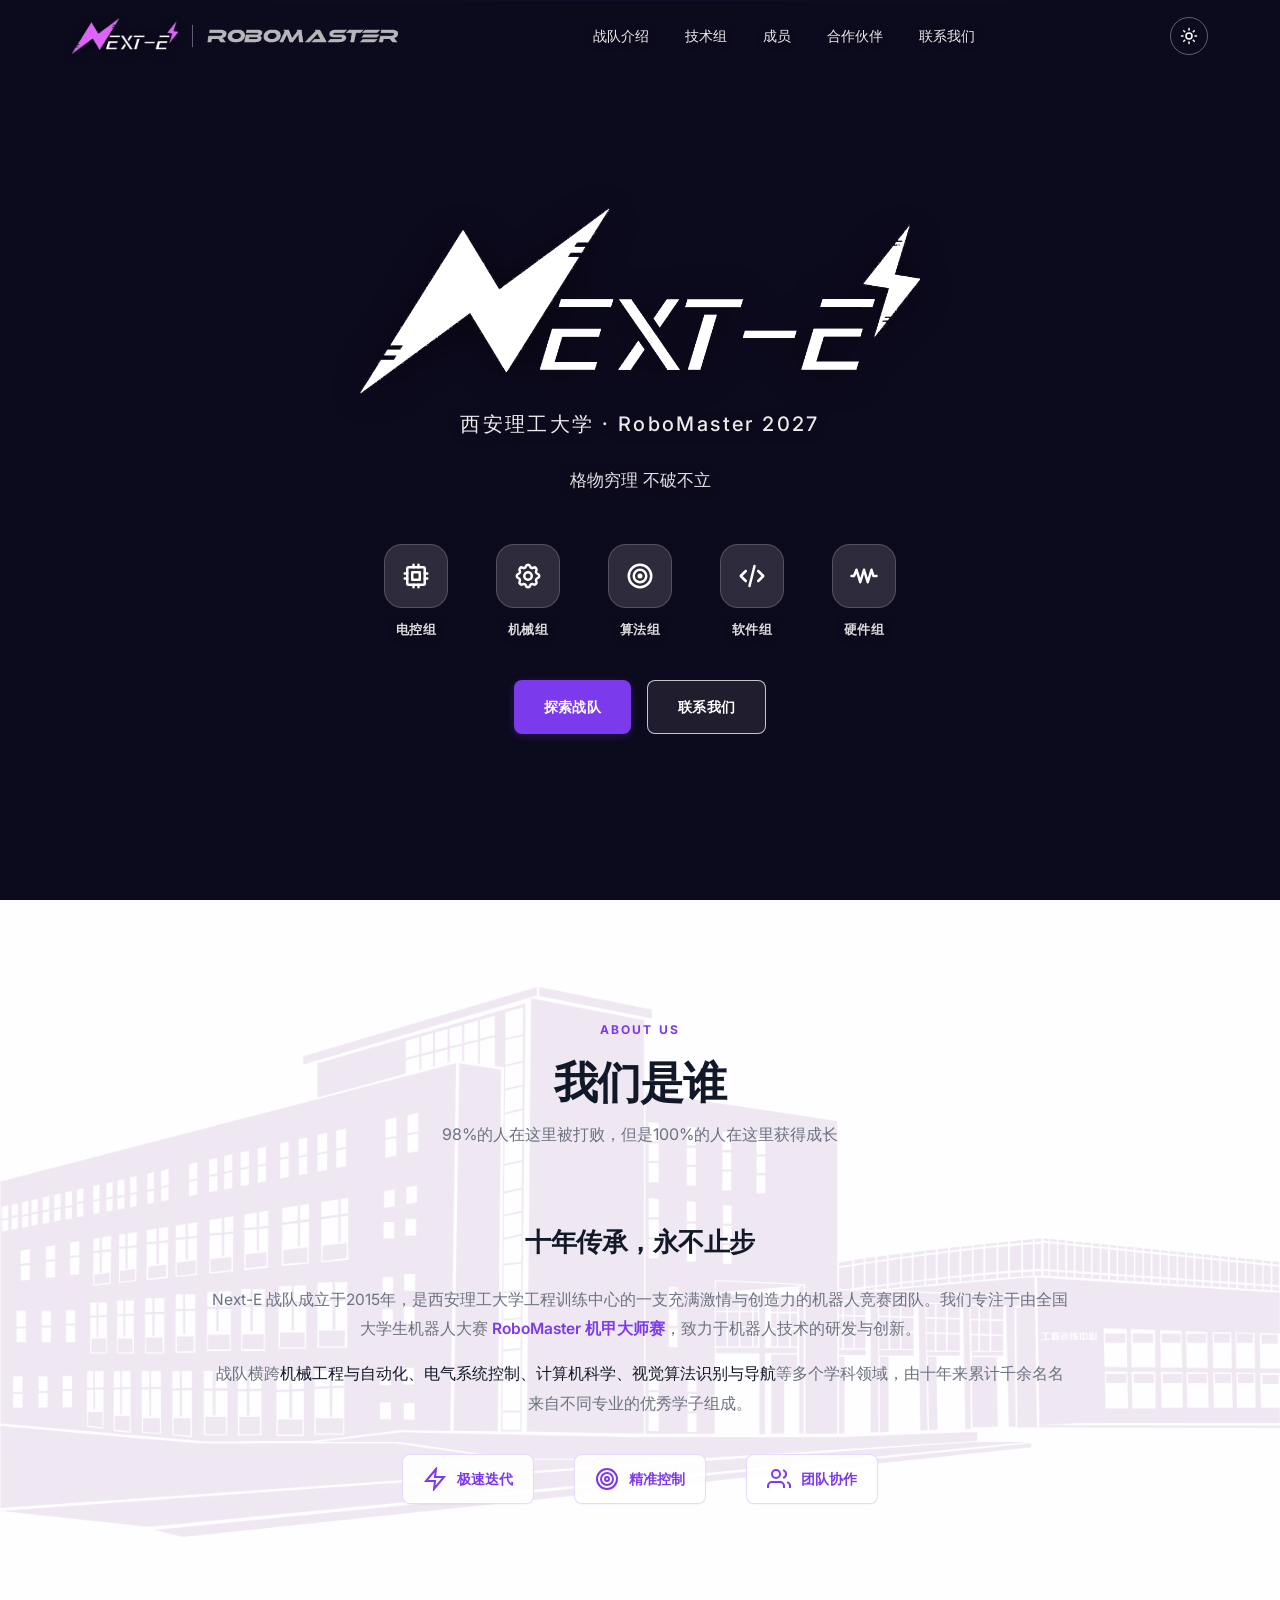
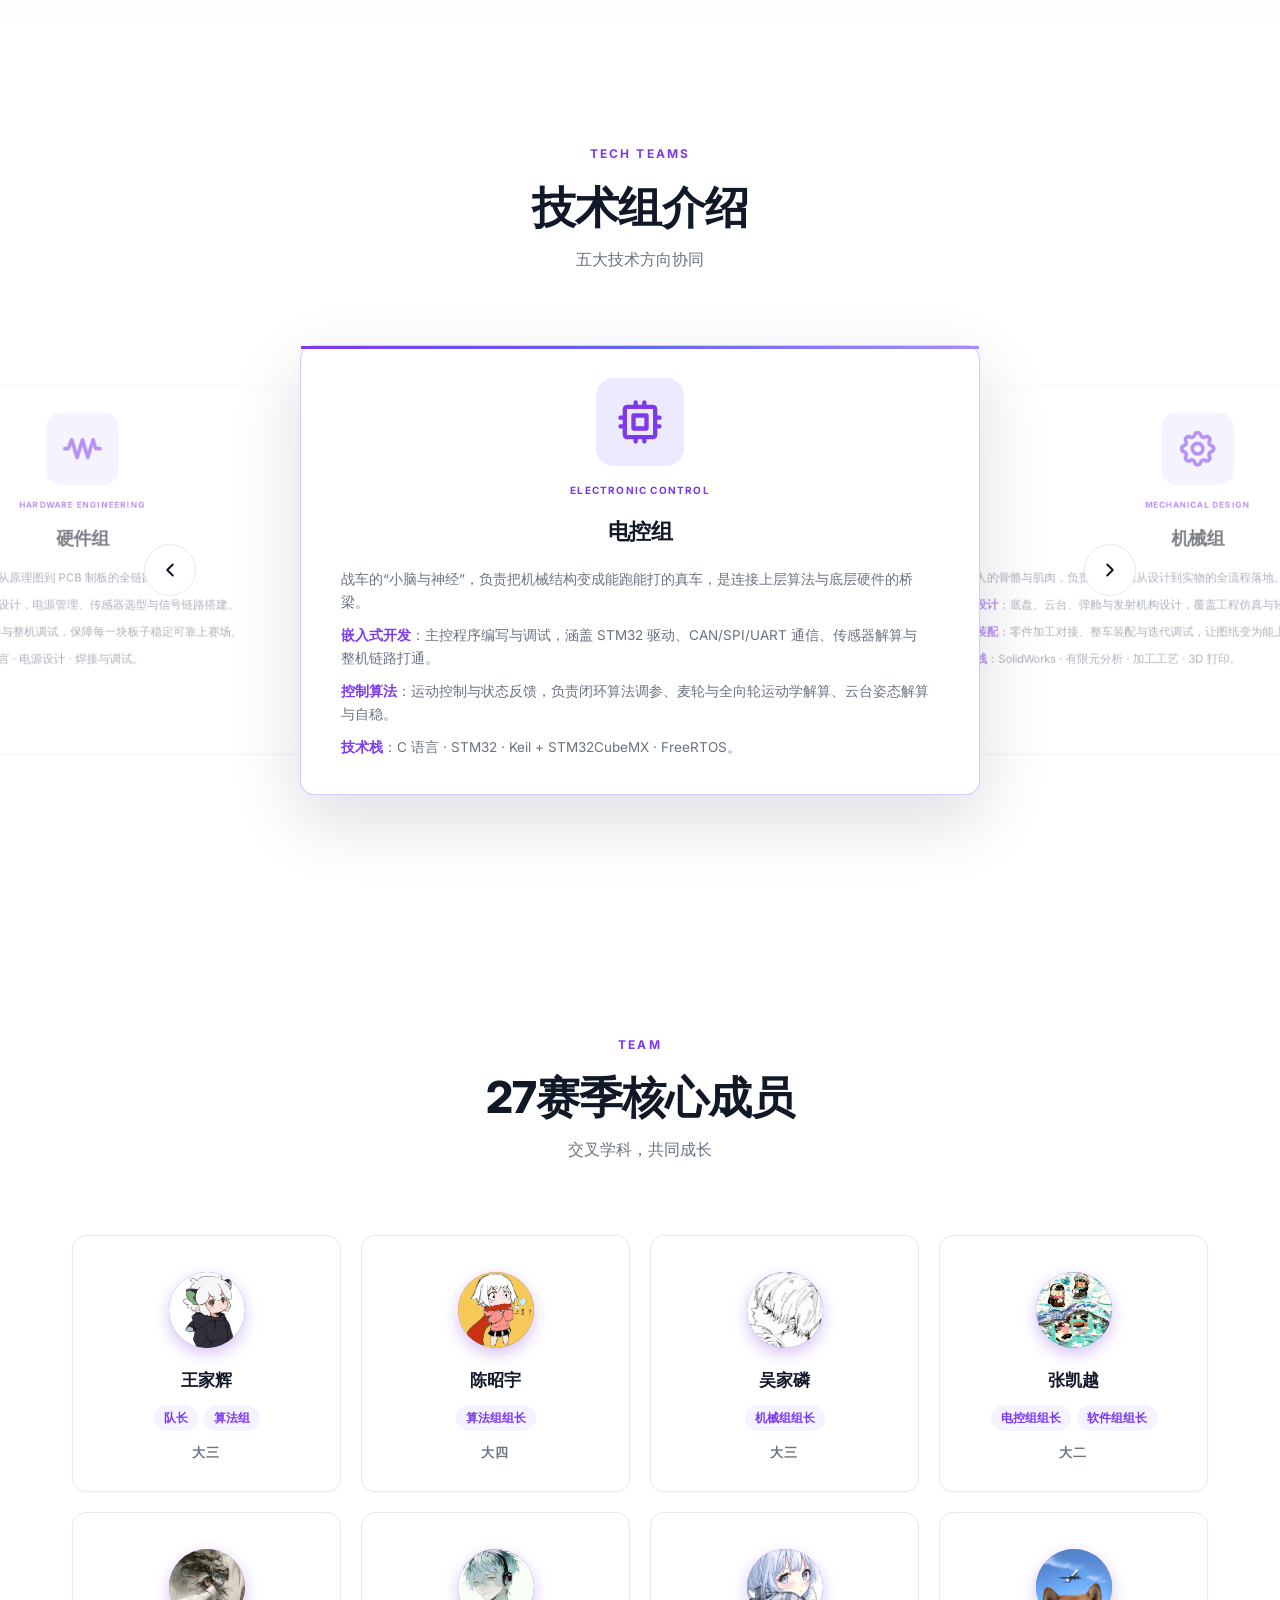
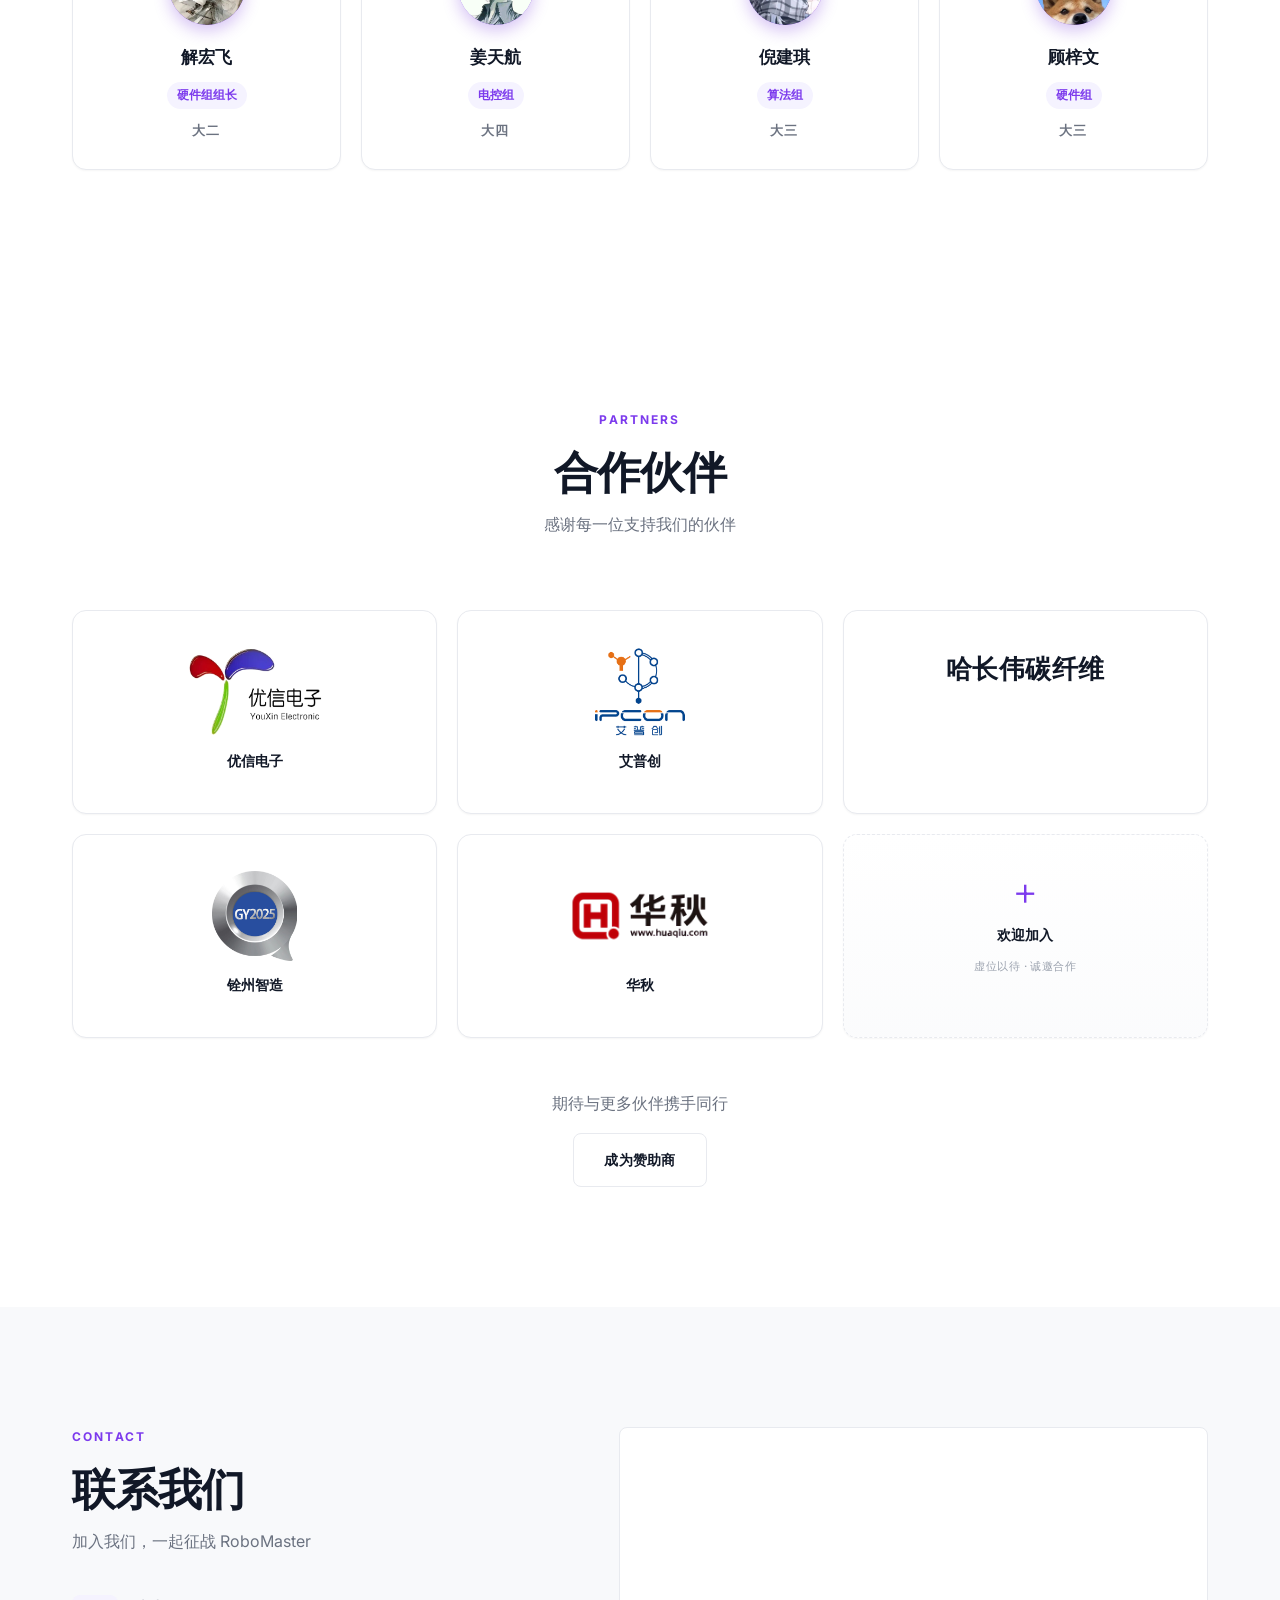
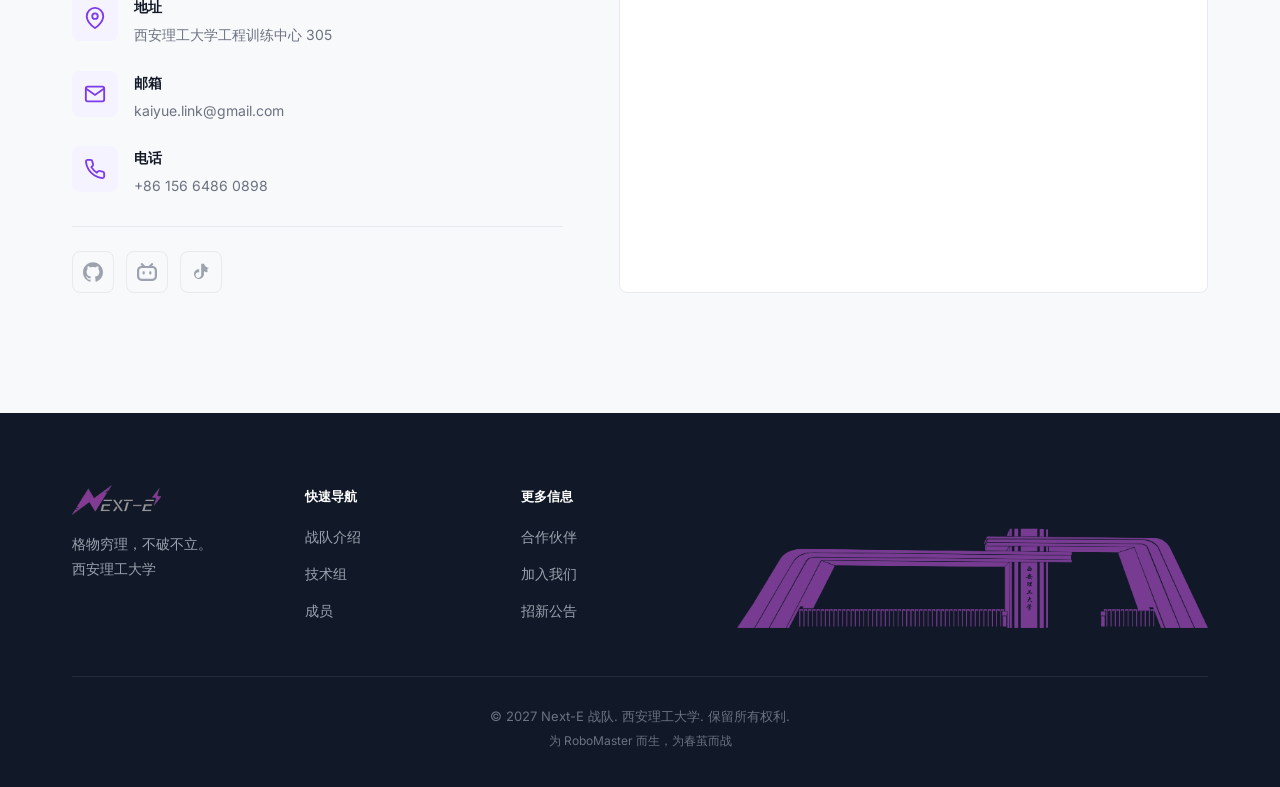
==== Next-E-website/index.html @ 5d8fbafe "整理目录：官网项目移入 Next-E-website/ 子目录" ====
<!DOCTYPE html>
<html lang="zh-CN">
<head>
<meta charset="UTF-8">
<meta name="viewport" content="width=device-width, initial-scale=1.0">
<title>Next-E | 西安理工大学 — RoboMaster 机甲大师</title>
<meta name="description" content="Next-E 战队 — 西安理工大学 RoboMaster 参赛战队。以科技为翼，以创新为矛，征战机甲战场。">
<link rel="stylesheet" href="./style.css">
</head>
<body>

<!-- ==================== 导航栏 ==================== -->
<nav class="nav" id="nav">
  <div class="nav-inner">
    <a href="#hero" class="nav-logo">
      <img class="nav-logo-img" src="./assets/20260811-175311.png" alt="Next-E">
      <span class="nav-logo-sep"></span>
      <img class="rm-logo rm-logo-dark" src="./assets/rm-logo-dark.png" alt="RoboMaster">
      <img class="rm-logo rm-logo-white" src="./assets/rm-logo-white.png" alt="RoboMaster">
    </a>
    <ul class="nav-links">
      <li><a href="#about">战队介绍</a></li>
      <li><a href="#robots">技术组</a></li>
      <li><a href="#members">成员</a></li>
      <li><a href="#sponsors">合作伙伴</a></li>
      <li><a href="#contact">联系我们</a></li>
    </ul>
    <button class="theme-toggle" id="themeToggle" aria-label="切换深浅色模式">
      <svg class="icon-sun" width="18" height="18" viewBox="0 0 24 24" fill="none" stroke="currentColor" stroke-width="2" stroke-linecap="round" stroke-linejoin="round"><circle cx="12" cy="12" r="4"/><path d="M12 2v2m0 16v2M4.93 4.93l1.41 1.41m11.32 11.32 1.41 1.41M2 12h2m16 0h2M4.93 19.07l1.41-1.41M17.66 6.34l1.41-1.41"/></svg>
      <svg class="icon-moon" width="18" height="18" viewBox="0 0 24 24" fill="none" stroke="currentColor" stroke-width="2" stroke-linecap="round" stroke-linejoin="round"><path d="M21 12.79A9 9 0 1 1 11.21 3 7 7 0 0 0 21 12.79z"/></svg>
    </button>
    <button class="nav-toggle" id="navToggle" aria-label="菜单">
      <span></span><span></span><span></span>
    </button>
  </div>
</nav>

<!-- ==================== 主页 ==================== -->
<section class="hero" id="hero">
  <video class="hero-video" autoplay muted loop playsinline preload="auto">
    <source src="./assets/rm-hero.mp4" type="video/mp4">
  </video>
  <div class="hero-overlay"></div>
  <div class="hero-content">
    <h1 class="hero-title">
      <img class="hero-title-logo" src="./assets/20260811-175311-white.png" alt="Next-E 战队徽标">
      <span class="title-sub">西安理工大学 · RoboMaster 2027</span>
    </h1>
    <p class="hero-desc">
      格物穷理 不破不立<br>
      
    </p>
    <svg width="0" height="0" style="position:absolute;overflow:hidden" aria-hidden="true" focusable="false">
      <symbol id="icon-cpu" viewBox="0 0 24 24"><g fill="none" stroke="currentColor" stroke-linecap="round" stroke-linejoin="round" stroke-width="2"><path d="M5 6a1 1 0 0 1 1-1h12a1 1 0 0 1 1 1v12a1 1 0 0 1-1 1H6a1 1 0 0 1-1-1z"/><path d="M9 9h6v6H9zm-6 1h2m-2 4h2m5-11v2m4-2v2m7 5h-2m2 4h-2m-5 7v-2m-4 2v-2"/></g></symbol>
      <symbol id="icon-gear" viewBox="0 0 24 24"><g fill="none" stroke="currentColor" stroke-linecap="round" stroke-linejoin="round" stroke-width="2"><path d="M10.325 4.317c.426-1.756 2.924-1.756 3.35 0a1.724 1.724 0 0 0 2.573 1.066c1.543-.94 3.31.826 2.37 2.37a1.724 1.724 0 0 0 1.065 2.572c1.756.426 1.756 2.924 0 3.35a1.724 1.724 0 0 0-1.066 2.573c.94 1.543-.826 3.31-2.37 2.37a1.724 1.724 0 0 0-2.572 1.065c-.426 1.756-2.924 1.756-3.35 0a1.724 1.724 0 0 0-2.573-1.066c-1.543.94-3.31-.826-2.37-2.37a1.724 1.724 0 0 0-1.065-2.572c-1.756-.426-1.756-2.924 0-3.35a1.724 1.724 0 0 0 1.066-2.573c-.94-1.543.826-3.31 2.37-2.37c1 .608 2.296.07 2.572-1.065"/><path d="M9 12a3 3 0 1 0 6 0a3 3 0 0 0-6 0"/></g></symbol>
      <symbol id="icon-target" viewBox="0 0 24 24"><g fill="none" stroke="currentColor" stroke-linecap="round" stroke-linejoin="round" stroke-width="2"><path d="M11 12a1 1 0 1 0 2 0a1 1 0 1 0-2 0"/><path d="M7 12a5 5 0 1 0 10 0a5 5 0 1 0-10 0"/><path d="M3 12a9 9 0 1 0 18 0a9 9 0 1 0-18 0"/></g></symbol>
      <symbol id="icon-code" viewBox="0 0 24 24"><path fill="none" stroke="currentColor" stroke-linecap="round" stroke-linejoin="round" stroke-width="2" d="m7 8l-4 4l4 4m10-8l4 4l-4 4M14 4l-4 16"/></symbol>
      <symbol id="icon-board" viewBox="0 0 24 24"><path fill="none" stroke="currentColor" stroke-linecap="round" stroke-linejoin="round" stroke-width="2" d="M2 12h2l2-5l3 10l3-10l3 10l3-10l1.5 5H22"/></symbol>
    </svg>
    <div class="hero-groups">
      <div class="hero-group">
        <span class="hero-group-icon"><svg class="hero-group-svg"><use href="#icon-cpu"/></svg></span>
        <span class="hero-group-name">电控组</span>
      </div>
      <div class="hero-group">
        <span class="hero-group-icon"><svg class="hero-group-svg"><use href="#icon-gear"/></svg></span>
        <span class="hero-group-name">机械组</span>
      </div>
      <div class="hero-group">
        <span class="hero-group-icon"><svg class="hero-group-svg"><use href="#icon-target"/></svg></span>
        <span class="hero-group-name">算法组</span>
      </div>
      <div class="hero-group">
        <span class="hero-group-icon"><svg class="hero-group-svg"><use href="#icon-code"/></svg></span>
        <span class="hero-group-name">软件组</span>
      </div>
      <div class="hero-group">
        <span class="hero-group-icon"><svg class="hero-group-svg"><use href="#icon-board"/></svg></span>
        <span class="hero-group-name">硬件组</span>
      </div>
    </div>
    <div class="hero-actions">
      <a href="#about" class="btn btn-primary">探索战队</a>
      <a href="#contact" class="btn btn-outline">联系我们</a>
    </div>
  </div>
</section>

<!-- ==================== 战队介绍 ==================== -->
<section class="section about" id="about">
  <div class="container">
    <div class="section-header">
      <span class="section-label">About Us</span>
      <h2 class="section-title">我们是谁</h2>
      <p class="section-desc">98%的人在这里被打败，但是100%的人在这里获得成长</p>
    </div>
    <div class="about-text">
      <h3>十年传承，永不止步</h3>
      <p>Next-E 战队成立于2015年，是西安理工大学工程训练中心的一支充满激情与创造力的机器人竞赛团队。我们专注于由全国大学生机器人大赛 <strong>RoboMaster 机甲大师赛</strong>，致力于机器人技术的研发与创新。</p>
      <p>战队横跨<em>机械工程与自动化、电气系统控制、计算机科学、视觉算法识别与导航</em>等多个学科领域，由十年来累计千余名名来自不同专业的优秀学子组成。</p>
      <div class="about-values">
        <div class="value-item">
          <div class="value-icon">
            <svg width="24" height="24" viewBox="0 0 24 24" fill="none" stroke="currentColor" stroke-width="2"><polygon points="13,2 3,14 12,14 11,22 21,10 12,10 13,2"/></svg>
          </div>
          <span>极速迭代</span>
        </div>
        <div class="value-item">
          <div class="value-icon">
            <svg width="24" height="24" viewBox="0 0 24 24" fill="none" stroke="currentColor" stroke-width="2"><circle cx="12" cy="12" r="10"/><circle cx="12" cy="12" r="6"/><circle cx="12" cy="12" r="2"/></svg>
          </div>
          <span>精准控制</span>
        </div>
        <div class="value-item">
          <div class="value-icon">
            <svg width="24" height="24" viewBox="0 0 24 24" fill="none" stroke="currentColor" stroke-width="2"><path d="M17 21v-2a4 4 0 0 0-4-4H5a4 4 0 0 0-4 4v2"/><circle cx="9" cy="7" r="4"/><path d="M23 21v-2a4 4 0 0 0-3-3.87M16 3.13a4 4 0 0 1 0 7.75"/></svg>
          </div>
          <span>团队协作</span>
        </div>
      </div>
    </div>
  </div>
</section>

<!-- ==================== 技术组展示 ==================== -->
<section class="section robots" id="robots">
  <div class="container">
    <div class="section-header">
      <span class="section-label">Tech Teams</span>
      <h2 class="section-title">技术组介绍</h2>
      <p class="section-desc">五大技术方向协同</p>
    </div>
        <div class="tech-carousel" id="techCarousel">
      <button class="carousel-arrow carousel-prev" id="techPrev" aria-label="上一个组别">
        <svg width="22" height="22" viewBox="0 0 24 24" fill="none" stroke="currentColor" stroke-width="2.2" stroke-linecap="round" stroke-linejoin="round"><path d="m15 18-6-6 6-6"/></svg>
      </button>
      <div class="carousel-stage" id="techStage">
<!-- 电控组 -->
      <div class="tech-card">
        <div class="tech-icon">
          <svg class="tech-icon-svg"><use href="#icon-cpu"/></svg>
        </div>
        <div class="tech-info">
          <span class="tech-tag">Electronic Control</span>
          <h3 class="tech-name">电控组</h3>
          <div class="tech-desc">
            <p>战车的“小脑与神经”，负责把机械结构变成能跑能打的真车，是连接上层算法与底层硬件的桥梁。</p>
            <p><strong>嵌入式开发</strong>：主控程序编写与调试，涵盖 STM32 驱动、CAN/SPI/UART 通信、传感器解算与整机链路打通。</p>
            <p><strong>控制算法</strong>：运动控制与状态反馈，负责闭环算法调参、麦轮与全向轮运动学解算、云台姿态解算与自稳。</p>
            <p><strong>技术栈</strong>：C 语言 · STM32 · Keil + STM32CubeMX · FreeRTOS。</p>
          </div>
        </div>
      </div>
<!-- 机械组 -->
      <div class="tech-card">
        <div class="tech-icon">
          <svg class="tech-icon-svg"><use href="#icon-gear"/></svg>
        </div>
        <div class="tech-info">
          <span class="tech-tag">Mechanical Design</span>
          <h3 class="tech-name">机械组</h3>
          <div class="tech-desc">
            <p>机器人的骨骼与肌肉，负责整车结构从设计到实物的全流程落地。</p>
            <p><strong>结构设计</strong>：底盘、云台、弹舱与发射机构设计，覆盖工程仿真与轻量化。</p>
            <p><strong>加工装配</strong>：零件加工对接、整车装配与迭代调试，让图纸变为能上赛场的真车。</p>
            <p><strong>技术栈</strong>：SolidWorks · 有限元分析 · 加工工艺 · 3D 打印。</p>
          </div>
        </div>
      </div>
<!-- 算法组 -->
      <div class="tech-card">
        <div class="tech-icon">
          <svg class="tech-icon-svg"><use href="#icon-target"/></svg>
        </div>
        <div class="tech-info">
          <span class="tech-tag">Algorithm & AI</span>
          <h3 class="tech-name">算法组</h3>
          <div class="tech-desc">
            <p>机器人的大脑，负责视觉感知与决策算法，用模型与数据赋予机器人战场智慧。</p>
            <p><strong>视觉感知</strong>：自瞄识别、能量机关与目标跟踪算法研究，让机器人“看得见”。</p>
            <p><strong>决策控制</strong>：弹道解算与预测、路径规划与自主决策，让机器人“想得清、打得准”。</p>
            <p><strong>技术栈</strong>：Python · C++ · OpenCV · 深度学习 · Linux · ROS。</p>
          </div>
        </div>
      </div>
<!-- 软件组 -->
      <div class="tech-card">
        <div class="tech-icon">
          <svg class="tech-icon-svg"><use href="#icon-code"/></svg>
        </div>
        <div class="tech-info">
          <span class="tech-tag">Software Engineering</span>
          <h3 class="tech-name">软件组</h3>
          <div class="tech-desc">
            <p>战队的“技术核心”之一，分软件开发与软件宣运两方向，兼顾产品研发与品牌建设。</p>
            <p><strong>软件开发</strong>：RM 模拟器、自定义比赛客户端、战术分析与可视化工具、战队信息化系统。</p>
            <p><strong>软件宣运</strong>：官网前后端开发运维、技术内容产出、公众号/B 站运营、赞助商对接。</p>
            <p><strong>技术栈</strong>：Unity · C# · TS · React · Vue · Node.js · Python；官网：HTML · CSS · JS。</p>
          </div>
        </div>
      </div>
<!-- 硬件组 -->
      <div class="tech-card">
        <div class="tech-icon">
          <svg class="tech-icon-svg"><use href="#icon-board"/></svg>
        </div>
        <div class="tech-info">
          <span class="tech-tag">Hardware Engineering</span>
          <h3 class="tech-name">硬件组</h3>
          <div class="tech-desc">
            <p>机器人的能量与电路基石，负责从原理图到 PCB 制板的全链路自研。</p>
            <p><strong>电路设计</strong>：主控板与功率驱动板设计，电源管理、传感器选型与信号链路搭建。</p>
            <p><strong>板级调试</strong>：PCB 绘制、打样焊接与整机调试，保障每一块板子稳定可靠上赛场。</p>
            <p><strong>技术栈</strong>：Altium Designer · C 语言 · 电源设计 · 焊接与调试。</p>
          </div>
        </div>
      </div>
      </div>
      <button class="carousel-arrow carousel-next" id="techNext" aria-label="下一个组别">
        <svg width="22" height="22" viewBox="0 0 24 24" fill="none" stroke="currentColor" stroke-width="2.2" stroke-linecap="round" stroke-linejoin="round"><path d="m9 18 6-6-6-6"/></svg>
      </button>
    </div>
  </div>
</section>

<!-- ==================== 核心成员 ==================== -->
<section class="section members" id="members">
  <div class="container">
    <div class="section-header">
      <span class="section-label">Team</span>
      <h2 class="section-title">27赛季核心成员</h2>
      <p class="section-desc">交叉学科，共同成长</p>
    </div>
    <div class="members-grid">
      <!-- ════════════════ 成员信息修改区（改这里）════════════════
           每张卡片可改字段：
             · <h4 class="member-name">  姓名
             · member-role 徽章         职务 / 组别（可加可删，最多建议 2 个）
             · member-grade             年级（不写则卡片不显示）
             · member-desc              一句话介绍（不写则卡片不显示）
             · member-avatar 内 <img>   头像照片（放 assets/members/ 下）
           ═════════════════════════════════════════════════════ -->
      <!-- 成员 1 -->
      <div class="member-card">
        <div class="member-avatar"><img src="./assets/members/wjh.jpg" alt="王家辉"></div>
        <div class="member-info">
          <h4 class="member-name">王家辉</h4>
          <div class="member-roles">
            <span class="member-role">队长</span>
            <span class="member-role">算法组</span>
          </div>
          <p class="member-grade">大三</p>
        </div>
      </div>

      <div class="member-card">
        <div class="member-avatar"><img src="./assets/members/czy.jpg" alt="陈昭宇"></div>
        <div class="member-info">
          <h4 class="member-name">陈昭宇</h4>
          <div class="member-roles">
            <span class="member-role">算法组组长</span>
          </div>
          <p class="member-grade">大四</p>
        </div>
      </div>
      <!-- 成员 2 -->
      <div class="member-card">
        <div class="member-avatar"><img src="./assets/members/wjl.jpg" alt="吴家磷"></div>
        <div class="member-info">
          <h4 class="member-name">吴家磷</h4>
          <div class="member-roles">
            <span class="member-role">机械组组长</span>
          </div>
          <p class="member-grade">大三</p>
        </div>
      </div>
      <!-- 成员 3 -->
      <div class="member-card">
        <div class="member-avatar"><img src="./assets/members/zky.jpg" alt="张凯越"></div>
        <div class="member-info">
          <h4 class="member-name">张凯越</h4>
          <div class="member-roles">
            <span class="member-role">电控组组长</span>
            <span class="member-role">软件组组长</span>
          </div>
          <p class="member-grade">大二</p>
        </div>
      </div>
      <!-- 成员 4 -->
      <div class="member-card">
        <div class="member-avatar"><img src="./assets/members/xhf.jpg" alt="解宏飞"></div>
        <div class="member-info">
          <h4 class="member-name">解宏飞</h4>
          <div class="member-roles">
            <span class="member-role">硬件组组长</span>
          </div>
          <p class="member-grade">大二</p>
        </div>
      </div>
      <!-- 成员 5 -->
      <div class="member-card">
        <div class="member-avatar"><img src="./assets/members/jth.jpg" alt="姜天航"></div>
        <div class="member-info">
          <h4 class="member-name">姜天航</h4>
          <div class="member-roles">
            <span class="member-role">电控组</span>
          </div>
          <p class="member-grade">大四</p>
        </div>
      </div>
      <!-- 成员 6 -->
      <div class="member-card">
        <div class="member-avatar"><img src="./assets/members/njq.jpg" alt="倪建琪"></div>
        <div class="member-info">
          <h4 class="member-name">倪建琪</h4>
          <div class="member-roles">
            <span class="member-role">算法组</span>
          </div>
          <p class="member-grade">大三</p>
        </div>
      </div>
      
      <!-- 成员 8 -->
      <div class="member-card">
        <div class="member-avatar"><img src="./assets/members/gzw.jpg" alt="顾梓文"></div>
        <div class="member-info">
          <h4 class="member-name">顾梓文</h4>
          <div class="member-roles">
            <span class="member-role">硬件组</span>
          </div>
          <p class="member-grade">大三</p>
        </div>
      </div>
    </div>
  </div>
</section>

<!-- ==================== 合作伙伴 ==================== -->
<section class="section sponsors" id="sponsors">
  <div class="container">
    <div class="section-header">
      <span class="section-label">Partners</span>
      <h2 class="section-title">合作伙伴</h2>
      <p class="section-desc">感谢每一位支持我们的伙伴</p>
    </div>
    <div class="sponsors-grid">
      <a class="sponsor-item sponsor-link" href="https://www.yourcee.com/" target="_blank" rel="noopener noreferrer">
        <div class="sponsor-logo">
          <img src="./assets/sponsors/youxin.png" alt="优信电子">
        </div>
        <span class="sponsor-name">优信电子</span>
      </a>
      <a class="sponsor-item sponsor-link" href="https://ipcon.tmall.com/" target="_blank" rel="noopener noreferrer">
        <div class="sponsor-logo">
          <img src="./assets/sponsors/aipuchuang.png" alt="艾普创">
        </div>
        <span class="sponsor-name">艾普创</span>
      </a>
      <a class="sponsor-item sponsor-link" href="https://world.taobao.com/dianpu/112249719.htm" target="_blank" rel="noopener noreferrer">
        <div class="sponsor-logo sponsor-logo-text">
          <span>哈长伟碳纤维</span>
        </div>
      </a>
      <a class="sponsor-item sponsor-link" href="https://www.gy2025.com/" target="_blank" rel="noopener noreferrer">
        <div class="sponsor-logo">
          <img src="./assets/sponsors/quanzhou.png" alt="铨州智造">
        </div>
        <span class="sponsor-name">铨州智造</span>
      </a>
      <a class="sponsor-item sponsor-link" href="https://www.huaqiu.com/" target="_blank" rel="noopener noreferrer">
        <div class="sponsor-logo">
          <img src="./assets/sponsors/huaqiu.png" alt="华秋">
        </div>
        <span class="sponsor-name">华秋</span>
      </a>
      <div class="sponsor-item sponsor-join">
        <div class="sponsor-logo sponsor-join-icon">
          <span>+</span>
        </div>
        <span class="sponsor-name">欢迎加入</span>
        <span class="sponsor-tier">虚位以待 · 诚邀合作</span>
      </div>
    </div>
    <div class="sponsors-cta">
      <p>期待与更多伙伴携手同行</p>
      <a href="#contact" class="btn btn-outline">成为赞助商</a>
    </div>
  </div>
</section>

<!-- ==================== 联系我们 ==================== -->
<section class="section contact" id="contact">
  <div class="container">
    <div class="contact-grid">
      <div class="contact-left">
        <div class="section-header">
          <span class="section-label">Contact</span>
          <h2 class="section-title">联系我们</h2>
          <p class="section-desc">加入我们，一起征战 RoboMaster</p>
        </div>
        <div class="contact-info">
        <div class="contact-item">
          <div class="contact-icon">
            <svg width="22" height="22" viewBox="0 0 24 24" fill="none" stroke="currentColor" stroke-width="2"><path d="M21 10c0 7-9 13-9 13s-9-6-9-13a9 9 0 0 1 18 0z"/><circle cx="12" cy="10" r="3"/></svg>
          </div>
          <div><h4>地址</h4><p>西安理工大学工程训练中心 305</p></div>
        </div>
        <div class="contact-item">
          <div class="contact-icon">
            <svg width="22" height="22" viewBox="0 0 24 24" fill="none" stroke="currentColor" stroke-width="2"><path d="M4 4h16c1.1 0 2 .9 2 2v12c0 1.1-.9 2-2 2H4c-1.1 0-2-.9-2-2V6c0-1.1.9-2 2-2z"/><polyline points="22,6 12,13 2,6"/></svg>
          </div>
          <div><h4>邮箱</h4><p>kaiyue.link@gmail.com</p></div>
        </div>
        <div class="contact-item">
          <div class="contact-icon">
            <svg width="22" height="22" viewBox="0 0 24 24" fill="none" stroke="currentColor" stroke-width="2"><path d="M22 16.92v3a2 2 0 0 1-2.18 2 19.79 19.79 0 0 1-8.63-3.07 19.5 19.5 0 0 1-6-6 19.79 19.79 0 0 1-3.07-8.67A2 2 0 0 1 4.11 2h3a2 2 0 0 1 2 1.72 12.84 12.84 0 0 0 .7 2.81 2 2 0 0 1-.45 2.11L8.09 9.91a16 16 0 0 0 6 6l1.27-1.27a2 2 0 0 1 2.11-.45 12.84 12.84 0 0 0 2.81.7A2 2 0 0 1 22 16.92z"/></svg>
          </div>
          <div><h4>电话</h4><p>+86 156 6486 0898</p></div>
        </div>
        <div class="contact-social">
          <a href="https://github.com/NEXT-E-control" target="_blank" rel="noopener" class="social-link" aria-label="GitHub">
            <svg width="20" height="20" viewBox="0 0 24 24" fill="currentColor"><path d="M12 .297c-6.63 0-12 5.373-12 12 0 5.303 3.438 9.8 8.205 11.385.6.113.82-.258.82-.577 0-.285-.01-1.04-.015-2.04-3.338.724-4.042-1.61-4.042-1.61C4.422 18.07 3.633 17.7 3.633 17.7c-1.087-.744.084-.729.084-.729 1.205.084 1.838 1.236 1.838 1.236 1.07 1.835 2.809 1.305 3.495.998.108-.776.417-1.305.76-1.605-2.665-.3-5.466-1.332-5.466-5.93 0-1.31.465-2.38 1.235-3.22-.135-.303-.54-1.523.105-3.176 0 0 1.005-.322 3.3 1.23.96-.267 1.98-.399 3-.405 1.02.006 2.04.138 3 .405 2.28-1.552 3.285-1.23 3.285-1.23.645 1.653.24 2.873.12 3.176.765.84 1.23 1.91 1.23 3.22 0 4.61-2.805 5.625-5.475 5.92.42.36.81 1.096.81 2.22 0 1.606-.015 2.896-.015 3.286 0 .315.21.69.825.57C20.565 22.092 24 17.592 24 12.297c0-6.627-5.373-12-12-12"/></svg>
          </a>
          <a href="https://space.bilibili.com/1289802205" target="_blank" rel="noopener" class="social-link" aria-label="B站">
            <svg width="20" height="20" viewBox="0 0 24 24" fill="currentColor"><path d="M17.813 4.653h.854c1.51.054 2.769.578 3.773 1.574 1.004.995 1.524 2.249 1.56 3.76v7.36c-.036 1.51-.556 2.769-1.56 3.773s-2.262 1.524-3.773 1.56H5.333c-1.51-.036-2.769-.556-3.773-1.56S.036 18.858 0 17.347v-7.36c.036-1.511.556-2.765 1.56-3.76 1.004-.996 2.262-1.52 3.773-1.574h.774l-1.174-1.12a1.234 1.234 0 0 1-.373-.906c0-.356.124-.658.373-.907l.027-.027c.267-.249.573-.373.92-.373.347 0 .653.124.92.373L9.653 4.44c.071.071.134.142.187.213h4.267a.836.836 0 0 1 .16-.213l2.853-2.747c.267-.249.573-.373.92-.373.347 0 .662.151.929.4.267.249.391.551.391.907 0 .355-.124.657-.373.906zM5.333 7.24c-.746.018-1.373.276-1.88.773-.506.498-.769 1.13-.786 1.894v7.52c.017.764.28 1.395.786 1.893.507.498 1.134.756 1.88.773h13.334c.746-.017 1.373-.275 1.88-.773.506-.498.769-1.129.786-1.893v-7.52c-.017-.765-.28-1.396-.786-1.894-.507-.497-1.134-.755-1.88-.773zM8 11.107c.373 0 .684.124.933.373.25.249.383.569.4.96v1.173c-.017.391-.15.711-.4.96-.249.25-.56.374-.933.374s-.684-.125-.933-.374c-.25-.249-.383-.569-.4-.96V12.44c0-.373.129-.689.386-.947.258-.257.574-.386.947-.386zm8 0c.373 0 .684.124.933.373.25.249.383.569.4.96v1.173c-.017.391-.15.711-.4.96-.249.25-.56.374-.933.374s-.684-.125-.933-.374c-.25-.249-.383-.569-.4-.96V12.44c.017-.391.15-.711.4-.96.249-.249.56-.373.933-.373Z"/></svg>
          </a>
          <a href="https://www.douyin.com/user/MS4wLjABAAAAjEdM2od1IqYN_DrYPdi_J0USBAQekgmTF9zp-4alxg6qBNswB3uCfQB7sv-W_6x8?from_tab_name=main&amp;showSubTab=video&amp;showTab=post" target="_blank" rel="noopener" class="social-link" aria-label="抖音">
            <svg width="20" height="20" viewBox="0 0 24 24" fill="currentColor"><path d="M21.58 7.19c-1.44-.15-2.75-.72-3.79-1.65-.98-.9-1.67-2.08-1.98-3.54h-3.58v13.65c0 1.9-1.54 3.44-3.44 3.44S5.35 17.55 5.35 15.65s1.54-3.44 3.44-3.44c.36 0 .7.06 1.02.16V8.66c-3.48-.35-6.24 2.39-6.24 5.86 0 3.3 2.68 5.98 5.98 5.98s5.98-2.68 5.98-5.98V11.1c1.24.79 2.68 1.26 4.22 1.3V8.83c-.4-.02-.8-.03-1.15-.03z"/></svg>
          </a>
        </div>
      </div>
      </div>
      <div class="survey-wrap">
        <iframe class="survey-iframe" src="https://v.wjx.cn/vm/tOXaHMb.aspx?width=100%&amp;source=iframe"
          frameborder="0" marginheight="0" marginwidth="0" scrolling="auto"
          title="Next-E 招新报名问卷"></iframe>
      </div>
    </div>
  </div>
</section>

<!-- ==================== 页脚 ==================== -->
<footer class="footer">
  <div class="container">
    <div class="footer-grid">
      <div class="footer-brand">
        <a href="#hero" class="footer-logo">
          <img class="footer-logo-img" src="./assets/20260811-175311.png" alt="Next-E">
          
        </a>
        <p>格物穷理，不破不立。<br>西安理工大学</p>
      </div>
      <div class="footer-links">
        <h4>快速导航</h4>
        <ul>
          <li><a href="#about">战队介绍</a></li>
          <li><a href="#robots">技术组</a></li>
          <li><a href="#members">成员</a></li>
        </ul>
      </div>
      <div class="footer-links">
        <h4>更多信息</h4>
        <ul>
          <li><a href="#sponsors">合作伙伴</a></li>
          <li><a href="#contact">加入我们</a></li>
          <li><a href="#">招新公告</a></li>
        </ul>
      </div>
      <div class="footer-gate">
        <img src="./assets/footer-gate.png" alt="西安理工大学校门">
      </div>
    </div>
    <div class="footer-bottom">
      <p>&copy; 2027 Next-E 战队. 西安理工大学. 保留所有权利.</p>
      <p class="footer-dedication">为 RoboMaster 而生，为春茧而战</p>
    </div>
  </div>
</footer>

<script src="./script.js"></script>
</body>
</html>
---- Next-E-website/style.css ----
/* ========================================
   Next-E 战队 — 极简科技风
   字体: Inter + 系统中文
   点缀色: 紫 #7c3aed
   ======================================== */

@import url('https://fonts.googleapis.com/css2?family=Inter:wght@300;400;500;600;700;800;900&display=swap');

/* ===== CSS 变量 ===== */
:root {
  --bg: #fff;
  --bg-alt: #f8f9fb;
  --bg-card: #fff;
  --bg-card-hover: #f5f6fa;
  --border: #e8eaef;
  --border-hover: #d4d7e0;

  --accent: #7c3aed;
  --accent-hover: #6d28d9;
  --accent-light: #f5f3ff;
  --accent-soft: #ede9fe;

  --text: #111827;
  --text-secondary: #6b7280;
  --text-dim: #9ca3af;

  --shadow-sm: 0 1px 2px rgba(0,0,0,0.04);
  --shadow: 0 1px 3px rgba(0,0,0,0.06), 0 1px 2px rgba(0,0,0,0.04);
  --shadow-md: 0 4px 16px rgba(0,0,0,0.06);
  --shadow-lg: 0 12px 40px rgba(0,0,0,0.08);

  --font: 'Inter', -apple-system, BlinkMacSystemFont, 'PingFang SC', 'Microsoft YaHei', 'Noto Sans SC', sans-serif;

  --nav-height: 72px;
  --max-w: 1200px;
  --radius: 8px;
  --radius-lg: 14px;

  --nav-bg: rgba(255,255,255,0.88);
}

/* ===== 暗色模式 ===== */
[data-theme="dark"] {
  --bg: #0e0c18;
  --bg-alt: #141020;
  --bg-card: #161226;
  --bg-card-hover: #1d1830;
  --border: #2a2340;
  --border-hover: #3a3057;

  --accent: #a78bfa;
  --accent-hover: #c4b5fd;
  --accent-light: #221b38;
  --accent-soft: #2b2247;

  --text: #f1eefb;
  --text-secondary: #b7b0d3;
  --text-dim: #8a82ab;

  --shadow-sm: 0 1px 2px rgba(0,0,0,0.45);
  --shadow: 0 1px 3px rgba(0,0,0,0.55), 0 1px 2px rgba(0,0,0,0.45);
  --shadow-md: 0 4px 16px rgba(0,0,0,0.55);
  --shadow-lg: 0 12px 40px rgba(0,0,0,0.65);

  --nav-bg: rgba(14, 12, 24, 0.88);
}

/* ===== Reset ===== */
*, *::before, *::after { box-sizing: border-box; margin: 0; padding: 0; }

html { scroll-behavior: smooth; scroll-padding-top: var(--nav-height); }

body {
  font-family: var(--font);
  background: var(--bg);
  color: var(--text);
  line-height: 1.7;
  -webkit-font-smoothing: antialiased;
  -moz-osx-font-smoothing: grayscale;

  overflow-x: hidden;
}

a { color: inherit; text-decoration: none; }
ul { list-style: none; }
img { max-width: 100%; display: block; }
button { cursor: pointer; font-family: inherit; border: none; background: none; }
input, select, textarea { font-family: inherit; }

::selection { background: var(--accent-soft); color: var(--accent); }

/* ===== 容器 ===== */
.container { width: 100%; max-width: var(--max-w); margin: 0 auto; padding: 0 32px; }

/* ===== Section 通用 ===== */
.section { padding: 120px 0; }

.section-header { text-align: center; margin-bottom: 72px; }

.section-label {
  display: block;
  font-size: 12px;
  font-weight: 700;
  letter-spacing: 0.18em;
  color: var(--accent);
  margin-bottom: 16px;
  text-transform: uppercase;
}

.section-title {
  font-size: clamp(28px, 4.5vw, 44px);
  font-weight: 800;
  letter-spacing: -0.02em;
  color: var(--text);
  line-height: 1.2;
}

.section-desc {
  color: var(--text-secondary);
  margin-top: 12px;
  font-size: 16px;
  font-weight: 400;
}

/* ===== 导航栏 ===== */
.nav {
  position: fixed;
  top: 0; left: 0; right: 0;
  z-index: 1000;
  height: var(--nav-height);
  background: var(--nav-bg);
  backdrop-filter: blur(16px);
  -webkit-backdrop-filter: blur(16px);
  border-bottom: 1px solid transparent;
  transition: border-color 0.3s, box-shadow 0.3s;
}

.nav.scrolled {
  border-bottom-color: var(--border);
  box-shadow: var(--shadow-sm);
}

/* 顶部（未滚动）时导航透明，贴合 hero 视频背景 */
.nav.nav-transparent {
  background: transparent;
  backdrop-filter: none;
  -webkit-backdrop-filter: none;
  border-bottom-color: transparent;
  box-shadow: none;
}

.nav.nav-transparent .nav-links a {
  color: rgba(255, 255, 255, 0.92);
  text-shadow: 0 1px 6px rgba(0, 0, 0, 0.5);
}

.nav.nav-transparent .nav-links a:hover { color: #fff; }

.nav.nav-transparent .nav-logo-img {
  filter: brightness(1.7) drop-shadow(0 2px 5px rgba(0, 0, 0, 0.6));
}

.nav.nav-transparent .rm-logo-dark { display: none; }
.nav.nav-transparent .rm-logo-white { display: block; }
.nav.nav-transparent .nav-logo-sep { background: rgba(255, 255, 255, 0.35); }

.nav.nav-transparent .nav-toggle span { background: #fff; }

.nav-inner {
  max-width: var(--max-w);
  margin: 0 auto;
  padding: 0 32px;
  height: 100%;
  display: flex;
  align-items: center;
  justify-content: space-between;
}

.nav-logo {
  display: flex;
  align-items: center;
  gap: 10px;
  z-index: 1001;
}

.nav-logo-sep {
  width: 1px;
  height: 22px;
  background: var(--border);
  margin: 0 4px;
  transition: background 0.3s;
}

.rm-logo {
  height: 18px;
  width: auto;
}

.rm-logo-white { display: none; }

.nav-logo-img {
  height: 36px;
  width: auto;
}

.logo-text {
  font-size: 19px;
  font-weight: 800;
  letter-spacing: -0.02em;
  color: var(--text);
}

.logo-sub {
  display: block;
  font-size: 11px;
  font-weight: 500;
  color: var(--text-dim);
  letter-spacing: 0.06em;
}

.nav-links { display: flex; gap: 36px; }

.nav-links a {
  font-size: 14px;
  font-weight: 500;
  color: var(--text-secondary);
  transition: color 0.2s;
}

.nav-links a:hover { color: var(--accent); }

.nav-toggle {
  display: none;
  flex-direction: column;
  gap: 5px;
  padding: 6px;
  z-index: 1001;
}

.nav-toggle span {
  display: block;
  width: 22px; height: 2px;
  background: var(--text);
  border-radius: 1px;
  transition: transform 0.3s, opacity 0.3s;
}

.nav-toggle.active span:nth-child(1) { transform: translateY(7px) rotate(45deg); }
.nav-toggle.active span:nth-child(2) { opacity: 0; }
.nav-toggle.active span:nth-child(3) { transform: translateY(-7px) rotate(-45deg); }

/* ===== 英雄区 ===== */
.hero {
  min-height: 100vh;
  display: flex;
  align-items: center;
  justify-content: center;
  text-align: center;
  padding: 120px 32px 80px;
  position: relative;
  overflow: hidden;
  background: #0c0a1d;
}

.hero-video {
  position: absolute;
  inset: 0;
  width: 100%;
  height: 100%;
  object-fit: cover;
  z-index: 0;
}

.hero-overlay {
  position: absolute;
  inset: 0;
  z-index: 1;
  background: linear-gradient(
    180deg,
    rgba(12, 10, 29, 0.62) 0%,
    rgba(12, 10, 29, 0.38) 45%,
    rgba(12, 10, 29, 0.6) 100%
  );
}

.hero::before {
  content: '';
  position: absolute;
  top: 0; left: 0; right: 0;
  height: 1px;
  background: linear-gradient(90deg, transparent, rgba(124,58,237,0.15), transparent);
}

.hero-title-logo {
  display: block;
  width: clamp(300px, 48vw, 560px);
  height: auto;
  margin: 0 auto;
  filter: drop-shadow(0 4px 18px rgba(0, 0, 0, 0.45));
  animation: fadeInUp 0.8s ease-out;
}

.hero-content { position: relative; z-index: 2; max-width: 700px; margin: 0 auto; }

.hero-badge {
  display: inline-flex;
  align-items: center;
  gap: 8px;
  padding: 6px 18px;
  border-radius: 20px;
  font-size: 13px;
  font-weight: 500;
  color: var(--accent);
  background: var(--accent-light);
  margin-bottom: 28px;
  animation: fadeInUp 0.8s ease-out;
}

.badge-dot {
  width: 6px; height: 6px;
  border-radius: 50%;
  background: var(--accent);
}

.hero-title {
  animation: fadeInUp 0.8s ease-out 0.1s both;
}

.title-main {
  display: block;
  font-size: clamp(44px, 9vw, 88px);
  font-weight: 900;
  letter-spacing: -0.03em;
  line-height: 1;
  color: var(--text);
}

.title-sub {
  display: block;
  font-size: clamp(16px, 2.5vw, 20px);
  font-weight: 500;
  color: rgba(255, 255, 255, 0.92);
  letter-spacing: 0.12em;
  margin-top: 12px;
  text-shadow: 0 2px 12px rgba(0, 0, 0, 0.4);
}

.hero-desc {
  font-size: clamp(15px, 2vw, 17px);
  color: rgba(255, 255, 255, 0.88);
  margin-top: 24px;
  line-height: 1.8;
  text-shadow: 0 2px 12px rgba(0, 0, 0, 0.4);
  animation: fadeInUp 0.8s ease-out 0.2s both;
}

.hero-desc .highlight {
  color: #c4b5fd;
  font-weight: 600;
}

.hero-groups {
  display: flex;
  justify-content: center;
  gap: 36px;
  margin-top: 48px;
  flex-wrap: wrap;
  animation: fadeInUp 0.8s ease-out 0.3s both;
}

.hero-group {
  display: flex;
  flex-direction: column;
  align-items: center;
  gap: 10px;
  min-width: 76px;
}

.hero-group-icon {
  width: 64px; height: 64px;
  border-radius: 18px;
  background: rgba(255, 255, 255, 0.14);
  color: #fff;
  display: flex;
  align-items: center;
  justify-content: center;
  border: 1px solid rgba(255, 255, 255, 0.18);
  backdrop-filter: blur(6px);
  transition: all 0.3s;
}

.hero-group:hover .hero-group-icon {
  background: var(--accent);
  color: #fff;
  border-color: transparent;
  transform: translateY(-3px);
}

.hero-group-svg {
  width: 30px;
  height: 30px;
}

.hero-group-name {
  font-size: 13px;
  font-weight: 600;
  color: rgba(255, 255, 255, 0.85);
  letter-spacing: 0.05em;
  text-shadow: 0 1px 8px rgba(0, 0, 0, 0.5);
}

.hero-actions {
  display: flex;
  justify-content: center;
  gap: 16px;
  margin-top: 40px;
  flex-wrap: wrap;
  animation: fadeInUp 0.8s ease-out 0.4s both;
}

.hero .btn-outline {
  border: 1.5px solid rgba(255, 255, 255, 0.75);
  color: #fff;
  background: rgba(255, 255, 255, 0.08);
  backdrop-filter: blur(6px);
}

.hero .btn-outline:hover {
  border-color: var(--accent);
  color: #fff;
  background: var(--accent);
}

/* ===== 按钮 ===== */
.btn {
  display: inline-flex;
  align-items: center;
  gap: 8px;
  padding: 14px 30px;
  font-size: 14px;
  font-weight: 600;
  letter-spacing: 0.02em;
  border-radius: var(--radius);
  transition: all 0.25s;
}

.btn-primary {
  background: var(--accent);
  color: #fff;
  box-shadow: 0 2px 8px rgba(124,58,237,0.25);
}

.btn-primary:hover {
  background: var(--accent-hover);
  box-shadow: 0 4px 16px rgba(124,58,237,0.35);
  transform: translateY(-1px);
}

.btn-outline {
  border: 1.5px solid var(--border);
  color: var(--text);
  background: var(--bg);
}

.btn-outline:hover {
  border-color: var(--accent);
  color: var(--accent);
  background: var(--accent-light);
  transform: translateY(-1px);
}

.btn-primary:active, .btn-outline:active { transform: translateY(0); }

/* ===== 战队介绍 ===== */
.about {
  position: relative;
  background: url('./assets/about-bg.png') center / contain no-repeat;
  background-color: #f5f1fc;
}

.about::before {
  content: '';
  position: absolute;
  inset: 0;
  background: rgba(255, 255, 255, 0.88);
  z-index: 0;
}

.about .container {
  position: relative;
  z-index: 1;
}

.about-text {
  max-width: 860px;
  margin: 0 auto;
  text-align: center;
}

.about-text h3 {
  font-size: 26px;
  font-weight: 800;
  letter-spacing: -0.02em;
  margin-bottom: 20px;
}

.about-text p {
  color: var(--text-secondary);
  margin-bottom: 16px;
  font-size: 15.5px;
  line-height: 1.9;
}

.about-text strong { color: var(--accent); font-weight: 600; }
.about-text em { color: var(--text); font-style: normal; font-weight: 500; }

.about-values {
  display: flex;
  justify-content: center;
  gap: 40px;
  margin-top: 36px;
  flex-wrap: wrap;
}

.value-item {
  display: flex;
  align-items: center;
  gap: 10px;
  padding: 12px 20px;
  border: 1px solid rgba(124, 58, 237, 0.18);
  border-radius: var(--radius);
  background: rgba(255, 255, 255, 0.9);
  color: var(--accent);
  font-size: 14px;
  font-weight: 600;
  box-shadow: var(--shadow-sm);
  transition: all 0.25s;
}

.value-item:hover {
  border-color: var(--accent);
  background: var(--accent-light);
}

.value-icon { display: flex; align-items: center; }

/* ===== 技术组展示 ===== */
.robots { background: var(--bg); }

.tech-carousel {
  position: relative;
  display: flex;
  align-items: center;
  justify-content: center;
  gap: 14px;
}

.carousel-stage {
  position: relative;
  flex: 1;
  height: 450px;
  max-width: 860px;
}

.carousel-arrow {
  flex-shrink: 0;
  width: 52px;
  height: 52px;
  border-radius: 50%;
  border: 1.5px solid var(--border);
  background: var(--bg);
  color: var(--text);
  display: flex;
  align-items: center;
  justify-content: center;
  cursor: pointer;
  transition: all 0.25s;
  z-index: 10;
}

.carousel-arrow:hover {
  background: var(--accent);
  color: #fff;
  border-color: var(--accent);
  box-shadow: 0 4px 16px rgba(124, 58, 237, 0.35);
}

.carousel-arrow:active { transform: scale(0.94); }

.tech-card {
  position: absolute;
  left: 50%;
  top: 50%;
  width: min(680px, 72vw);
  height: 450px;
  padding: 32px 40px;
  box-sizing: border-box;
  background: var(--bg);
  border: 1px solid var(--border);
  border-radius: var(--radius-lg);
  display: flex;
  flex-direction: column;
  align-items: center;
  text-align: center;
  gap: 16px;
  box-shadow: var(--shadow-sm);
  transition: transform 0.55s cubic-bezier(0.22, 1, 0.36, 1),
              opacity 0.45s ease,
              box-shadow 0.3s,
              border-color 0.3s;
  will-change: transform, opacity;
}

.tech-info {
  flex: 1;
  min-height: 0;
  display: flex;
  flex-direction: column;
  gap: 8px;
  width: 100%;
  max-width: 600px;
}

.tech-card::before {
  content: '';
  position: absolute;
  top: 0; left: 0; right: 0;
  height: 3px;
  background: linear-gradient(90deg, #7c3aed, #6366f1, #a78bfa);
  opacity: 0;
  transition: opacity 0.3s;
}

.tech-card[data-offset="0"] {
  transform: translate(-50%, -50%) scale(1);
  opacity: 1;
  z-index: 5;
  box-shadow: 0 24px 70px rgba(15, 10, 40, 0.14);
  border-color: rgba(124, 58, 237, 0.28);
}

.tech-card[data-offset="0"]::before { opacity: 1; }

.tech-card[data-offset="1"],
.tech-card[data-offset="-1"] {
  transform: translate(calc(-50% + 82%), -50%) scale(0.82);
  opacity: 0.55;
  z-index: 3;
}

.tech-card[data-offset="-1"] {
  transform: translate(calc(-50% - 82%), -50%) scale(0.82);
}

.tech-card[data-offset="2"],
.tech-card[data-offset="-2"] {
  transform: translate(calc(-50% + 160%), -50%) scale(0.72);
  opacity: 0;
  z-index: 1;
  pointer-events: none;
}

.tech-card[data-offset="-2"] {
  transform: translate(calc(-50% - 160%), -50%) scale(0.72);
}

.tech-card[data-offset="0"]:hover {
  border-color: rgba(124,58,237,0.35);
}

.tech-icon {
  width: 88px; height: 88px;
  display: flex;
  align-items: center;
  justify-content: center;
  background: var(--accent-soft);
  border-radius: 18px;
  transition: all 0.35s cubic-bezier(0.4, 0, 0.2, 1);
}

.tech-icon .tech-icon-svg {
  width: 52px;
  height: 52px;
  color: var(--accent);
}

.tech-card:hover .tech-icon {
  background: var(--accent-light);
  transform: scale(1.06) rotate(-2deg);
}

.tech-tag {
  display: inline-block;
  font-size: 10px;
  font-weight: 700;
  color: var(--accent);
  letter-spacing: 0.12em;
  text-transform: uppercase;
  margin-bottom: 2px;
}

.tech-name {
  font-size: 22px;
  font-weight: 800;
  letter-spacing: -0.02em;
  margin: 4px 0 10px;
}

.tech-desc {
  flex: 1;
  min-height: 0;
  font-size: 13.5px;
  color: var(--text-secondary);
  line-height: 1.7;
  text-align: left;
  width: 100%;
  max-width: 600px;
  margin: 0 auto;
  overflow-y: auto;
  padding-right: 10px;
  scrollbar-width: thin;
  scrollbar-color: rgba(124, 58, 237, 0.45) transparent;
}

.tech-desc::-webkit-scrollbar { width: 5px; }
.tech-desc::-webkit-scrollbar-thumb {
  background: rgba(124, 58, 237, 0.35);
  border-radius: 4px;
}
.tech-desc::-webkit-scrollbar-track { background: transparent; }

.tech-desc p + p { margin-top: 10px; }

.tech-desc strong {
  color: var(--accent);
  font-weight: 700;
}



/* ===== 成员网格 ===== */
.members { background: var(--bg); }

.members-grid {
  display: grid;
  grid-template-columns: repeat(4, 1fr);
  gap: 20px;
}

.member-card {
  background: var(--bg);
  border: 1px solid var(--border);
  border-radius: var(--radius-lg);
  padding: 36px 20px 28px;
  text-align: center;
  display: flex;
  flex-direction: column;
  align-items: center;
  transition: all 0.3s;
  box-shadow: var(--shadow-sm);
}

.member-card:hover {
  border-color: rgba(124, 58, 237, 0.35);
  box-shadow: var(--shadow-lg);
  transform: translateY(-4px);
}

.member-avatar {
  width: 76px; height: 76px;
  border-radius: 50%;
  background: linear-gradient(135deg, #8b5cf6, #6d28d9);
  margin: 0 auto 18px;
  display: flex;
  align-items: center;
  justify-content: center;
  box-shadow: 0 6px 16px rgba(109, 40, 217, 0.28);
  transition: transform 0.3s, box-shadow 0.3s;
}

.member-card:hover .member-avatar {
  transform: scale(1.05);
  box-shadow: 0 8px 22px rgba(109, 40, 217, 0.4);
}

.avatar-initials {
  font-size: 30px;
  font-weight: 700;
  color: #fff;
}

.member-avatar img {
  width: 100%;
  height: 100%;
  object-fit: cover;
  border-radius: 50%;
  display: block;
}

.member-info h4.member-name {
  font-size: 17px;
  font-weight: 700;
  margin-bottom: 10px;
}

.member-roles {
  display: flex;
  flex-wrap: wrap;
  justify-content: center;
  gap: 6px;
  margin-bottom: 10px;
}

.member-role {
  display: inline-block;
  font-size: 12px;
  font-weight: 600;
  color: var(--accent);
  padding: 3px 10px;
  background: var(--accent-light);
  border-radius: 999px;
}

.member-grade {
  font-size: 13px;
  font-weight: 600;
  color: var(--text-secondary);
  letter-spacing: 0.08em;
}

.member-desc {
  margin-top: 12px;
  font-size: 12.5px;
  color: var(--text-secondary);
  line-height: 1.6;
}

/* ===== 合作伙伴 ===== */
.sponsors { background: var(--bg); }

.sponsors-grid {
  display: grid;
  grid-template-columns: repeat(3, 1fr);
  gap: 20px;
}

.sponsor-item {
  text-align: center;
  padding: 36px 16px;
  background: var(--bg);
  border: 1px solid var(--border);
  border-radius: var(--radius-lg);
  transition: all 0.3s;
  box-shadow: var(--shadow-sm);
}

.sponsor-item:hover { box-shadow: var(--shadow-md); }

.sponsor-logo {
  margin-bottom: 12px;
  display: flex;
  justify-content: center;
}

.sponsor-link {
  display: block;
  text-decoration: none;
}

.sponsor-tier {
  font-size: 11px;
  font-weight: 500;
  color: var(--text-dim);
  letter-spacing: 0.04em;
}

.sponsor-name {
  display: block;
  font-size: 14px;
  font-weight: 600;
  color: var(--text);
  margin-bottom: 4px;
}

.sponsor-logo img {
  max-width: 220px;
  max-height: 90px;
  width: auto;
  height: auto;
  object-fit: contain;
}

.sponsor-logo-text {
  font-size: 26px;
  font-weight: 800;
  color: var(--text);
  letter-spacing: 0.02em;
  align-items: center;
}

.sponsor-join {
  border-style: dashed;
  background: linear-gradient(180deg, rgba(255, 255, 255, 0.6), rgba(248, 249, 251, 0.6));
}

.sponsor-join-icon {
  font-size: 40px;
  font-weight: 300;
  color: var(--accent);
  line-height: 1;
}

.sponsors-cta {
  text-align: center;
  margin-top: 52px;
}

.sponsors-cta p {
  color: var(--text-secondary);
  margin-bottom: 16px;
}

/* ===== 联系我们 ===== */
.contact { background: var(--bg-alt); }

.contact-grid {
  display: grid;
  grid-template-columns: 1fr 1.2fr;
  gap: 56px;
  align-items: stretch;
}

.contact-left .section-header {
  text-align: left;
  margin-bottom: 40px;
}

.contact-left .section-header .section-title {
  margin: 0 0 12px;
}

.contact-item {
  display: flex;
  gap: 16px;
  margin-bottom: 24px;
}

.contact-icon {
  flex-shrink: 0;
  width: 46px; height: 46px;
  display: flex;
  align-items: center;
  justify-content: center;
  border-radius: var(--radius);
  background: var(--accent-light);
  color: var(--accent);
}

.contact-item h4 {
  font-size: 14px;
  font-weight: 600;
  margin-bottom: 4px;
}

.contact-item p { font-size: 14px; color: var(--text-secondary); }

.contact-social {
  display: flex;
  gap: 12px;
  margin-top: 28px;
  padding-top: 24px;
  border-top: 1px solid var(--border);
}

.social-link {
  width: 42px; height: 42px;
  display: flex;
  align-items: center;
  justify-content: center;
  border: 1px solid var(--border);
  border-radius: var(--radius);
  color: var(--text-dim);
  transition: all 0.25s;
}

.social-link:hover {
  color: var(--accent);
  border-color: var(--accent);
  background: var(--accent-light);
}

/* 表单 */
.contact-form {
  background: var(--bg);
  border: 1px solid var(--border);
  border-radius: var(--radius-lg);
  padding: 36px;
  box-shadow: var(--shadow-sm);
}

.form-row {
  display: grid;
  grid-template-columns: 1fr 1fr;
  gap: 16px;
  margin-bottom: 16px;
}

.form-group { margin-bottom: 16px; }

.form-group label {
  display: block;
  font-size: 13px;
  font-weight: 600;
  color: var(--text);
  margin-bottom: 6px;
}

.form-group input,
.form-group select,
.form-group textarea {
  width: 100%;
  padding: 12px 16px;
  background: var(--bg-alt);
  border: 1px solid var(--border);
  border-radius: var(--radius);
  color: var(--text);
  font-size: 14px;
  transition: border-color 0.25s, box-shadow 0.25s;
  outline: none;
}

.form-group input:focus,
.form-group select:focus,
.form-group textarea:focus {
  border-color: var(--accent);
  box-shadow: 0 0 0 3px rgba(124,58,237,0.1);
}

.form-group select {
  cursor: pointer;
  appearance: none;
  background-image: url("data:image/svg+xml,%3Csvg width='12' height='8' viewBox='0 0 12 8' fill='none' xmlns='http://www.w3.org/2000/svg'%3E%3Cpath d='M1 1.5L6 6.5L11 1.5' stroke='%236b7280' stroke-width='1.5' stroke-linecap='round'/%3E%3C/svg%3E");
  background-repeat: no-repeat;
  background-position: right 14px center;
  padding-right: 44px;
}

.form-group select option { background: #fff; color: var(--text); }
.form-group textarea { resize: vertical; min-height: 110px; }

/* ===== 页脚 ===== */
.footer {
  background: #111827;
  color: #e5e7eb;
  padding: 72px 0 36px;
}

.footer-grid {
  display: grid;
  grid-template-columns: 1.1fr 1fr 1fr 2.8fr;
  gap: 48px;
  margin-bottom: 48px;
}

.footer-logo {
  display: flex;
  align-items: center;
  gap: 10px;
  margin-bottom: 16px;
  font-size: 17px;
  font-weight: 700;
  color: #fff;
  letter-spacing: -0.02em;
}

.footer-logo-img { height: 30px; width: auto; }

.footer-brand p {
  font-size: 14px;
  color: #9ca3af;
  line-height: 1.8;
}

.footer-links h4 {
  font-size: 13px;
  font-weight: 600;
  color: #fff;
  margin-bottom: 16px;
}

.footer-links ul { display: flex; flex-direction: column; gap: 10px; }

.footer-links a {
  font-size: 14px;
  color: #9ca3af;
  transition: color 0.2s;
}

.footer-links a:hover { color: #c4b5fd; }

.footer-gate {
  display: flex;
  align-items: center;
  justify-content: flex-end;
}

.footer-gate img {
  max-width: 600px;
  width: 100%;
  opacity: 0.95;
}

.footer-bottom {
  padding-top: 28px;
  border-top: 1px solid rgba(255,255,255,0.08);
  text-align: center;
}

.footer-bottom p { font-size: 13px; color: #6b7280; }

.footer-dedication { margin-top: 4px; font-size: 12px !important; }

/* ===== 动画 ===== */
.reveal {
  opacity: 0;
  transform: translateY(36px);
  transition: opacity 0.7s ease, transform 0.7s ease;
}

.reveal.visible { opacity: 1; transform: translateY(0); }

@keyframes fadeInUp {
  from { opacity: 0; transform: translateY(28px); }
  to { opacity: 1; transform: translateY(0); }
}

/* ===== Toast ===== */
.toast {
  position: fixed;
  top: 28px; right: 28px;
  z-index: 9999;
  padding: 14px 24px;
  background: #111827;
  color: #fff;
  font-size: 14px;
  font-weight: 500;
  border-radius: var(--radius);
  box-shadow: 0 8px 32px rgba(0,0,0,0.2);
  animation: slideInRight 0.35s ease-out;
}

.toast.error {
  background: #fef2f2;
  color: #991b1b;
  border: 1px solid #fecaca;
}

@keyframes slideInRight {
  from { opacity: 0; transform: translateX(40px); }
  to { opacity: 1; transform: translateX(0); }
}

.survey-wrap {
  min-height: 0;
}

/* ===== 移动端菜单遮罩 ===== */
.nav-backdrop {
  position: fixed;
  inset: 0;
  background: rgba(8, 6, 18, 0.5);
  backdrop-filter: blur(2px);
  opacity: 0;
  visibility: hidden;
  transition: opacity 0.35s, visibility 0.35s;
  z-index: 999;
}

.nav-backdrop.active { opacity: 1; visibility: visible; }

/* ===== 主题切换按钮 ===== */
.theme-toggle {
  display: flex;
  align-items: center;
  justify-content: center;
  width: 38px;
  height: 38px;
  border-radius: 50%;
  border: 1px solid var(--border);
  color: var(--text-secondary);
  background: transparent;
  transition: all 0.3s;
  z-index: 1001;
}

.theme-toggle:hover {
  border-color: var(--accent);
  color: var(--accent);
}

.theme-toggle .icon-moon { display: none; }

[data-theme="dark"] .theme-toggle .icon-sun { display: none; }
[data-theme="dark"] .theme-toggle .icon-moon { display: block; }

.nav.nav-transparent .theme-toggle {
  border-color: rgba(255,255,255,0.35);
  color: #fff;
}

/* ===== 暗色补充覆盖 ===== */
[data-theme="dark"] .about { background-color: #141020; }
[data-theme="dark"] .about::before { background: rgba(14, 12, 24, 0.82); }
[data-theme="dark"] .value-item {
  background: rgba(22, 18, 38, 0.9);
  border-color: rgba(167, 139, 250, 0.25);
}
[data-theme="dark"] .survey-iframe { background: #141020; }
[data-theme="dark"] .sponsor-logo:not(.sponsor-logo-text):not(.sponsor-join-icon) {
  background: rgba(255, 255, 255, 0.94);
  border-radius: var(--radius);
  padding: 10px 18px;
}
[data-theme="dark"] .sponsor-join {
  background: linear-gradient(180deg, rgba(22, 18, 38, 0.9), rgba(14, 12, 24, 0.9));
}
[data-theme="dark"] .form-group select option { background: #161226; color: var(--text); }
[data-theme="dark"] .footer { background: #0a0814; }
[data-theme="dark"] .footer-links a:hover { color: var(--accent-hover); }
[data-theme="dark"] .toast { background: #221b38; color: #f1eefb; }

@media (max-width: 768px) {
  [data-theme="dark"] .nav-links {
    background: rgba(14, 12, 24, 0.98);
  }
}

.survey-iframe {
  width: 100%;
  height: 100%;
  min-height: 400px;
  border: 1px solid var(--border);
  border-radius: var(--radius);
  background: #fff;
  display: block;
}

/* ===== 响应式 ===== */
@media (max-width: 1024px) {
  .members-grid { grid-template-columns: repeat(2, 1fr); }
  .sponsors-grid { grid-template-columns: repeat(2, 1fr); }
  .contact-grid { grid-template-columns: 1fr; }
  .footer-grid { grid-template-columns: 1fr 1fr; }
}

@media (max-width: 768px) {
  .section { padding: 80px 0; }

  .nav-links {
    position: fixed;
    top: 0; right: -100%;
    width: min(80vw, 320px); height: 100vh;
    flex-direction: column;
    z-index: 1001;
    background: #fff;
    backdrop-filter: blur(20px);
    padding: 96px 28px 40px;
    gap: 8px;
    transition: right 0.4s ease;
    border-left: 1px solid var(--border);
    box-shadow: -12px 0 40px rgba(0,0,0,0.18);
  }

  .nav-links.active { right: 0; }
  .nav-toggle { display: flex; }

  .hero-groups { gap: 28px; }
  .members-grid { grid-template-columns: repeat(2, 1fr); gap: 14px; }
  .sponsors-grid { grid-template-columns: repeat(2, 1fr); gap: 14px; }
  .tech-card { width: 84vw; padding: 34px 22px; gap: 16px; }
  .carousel-arrow { width: 44px; height: 44px; }
  .tech-carousel { gap: 8px; }
  .form-row { grid-template-columns: 1fr; }
  .footer-grid { grid-template-columns: 1fr 1fr; gap: 32px 28px; }
}

@media (max-width: 480px) {
  .section { padding: 64px 0; }
  .hero-actions { flex-direction: column; align-items: center; }
  .hero-groups { gap: 20px; }
  .about-card { width: 100%; max-width: 320px; }
  .section-header { margin-bottom: 48px; }
}

/* ===== 移动端适配增强 ===== */
@media (max-width: 768px) {
  .container { padding: 0 20px; }
  .nav-inner { padding: 0 16px; }
  .nav-links a { font-size: 15px; font-weight: 600; }

  /* 主页 */
  .hero { padding: 96px 20px 64px; }
  .hero-title-logo { width: clamp(240px, 62vw, 340px); }
  .hero-group-icon { width: 56px; height: 56px; border-radius: 16px; }
  .hero-groups { gap: 24px 18px; margin-top: 36px; }
  .hero-actions { gap: 12px; }
  .hero .btn { padding: 12px 22px; }

  /* 技术组轮播：箭头浮在卡片两侧，舞台全宽 */
  .tech-carousel { gap: 0; }
  .carousel-stage { flex: none; width: 100%; }
  .carousel-arrow {
    position: absolute;
    top: 50%;
    transform: translateY(-50%);
    width: 40px;
    height: 40px;
    z-index: 20;
    box-shadow: var(--shadow-md);
  }
  .carousel-prev { left: 6px; }
  .carousel-next { right: 6px; }
  .tech-card {
    width: 86vw;
    padding: 26px 18px;
    gap: 12px;
  }
  .tech-icon { width: 68px; height: 68px; border-radius: 16px; }
  .tech-icon .tech-icon-svg { width: 38px; height: 38px; }
  .tech-name { font-size: 20px; }
  .tech-desc { font-size: 13px; }

  .nav-links a { font-size: 16px; font-weight: 600; padding: 12px 0; border-bottom: 1px solid var(--border); }

  /* 透明导航态下，展开的菜单内文字必须用深色，否则白底白字 */
  .nav.nav-transparent .nav-links a {
    color: var(--text-secondary);
    text-shadow: none;
  }
  .nav.nav-transparent .nav-links a:hover { color: var(--accent); }
  .nav.nav-transparent .nav-links a.active { color: var(--accent); }

  /* 成员 / 赞助商 2 列 */
  .member-card { padding: 22px 10px 18px; }
  .member-avatar { width: 60px; height: 60px; margin-bottom: 12px; }
  .member-name { font-size: 16px; }
  .member-role, .member-grade { font-size: 12px; }
  .sponsor-item { padding: 22px 10px; }
  .sponsor-logo img { max-width: 150px; max-height: 70px; }
  .sponsor-name { font-size: 13px; }

  /* 页脚：文字左右栏，校门图底部通栏 */
  .footer-gate { grid-column: 1 / -1; justify-content: center; margin-top: 10px; }
  .footer-gate img { max-width: 380px; }

  /* 移动端偏移：±1 露边 63vw，±2 隐藏 */
  .tech-card[data-offset="1"],
  .tech-card[data-offset="-1"] {
    transform: translate(calc(-50% + 63vw), -50%) scale(0.85);
    opacity: 0.5;
  }
  .tech-card[data-offset="-1"] {
    transform: translate(calc(-50% - 63vw), -50%) scale(0.85);
  }
  .tech-card[data-offset="2"],
  .tech-card[data-offset="-2"] {
    transform: translate(-50%, -50%) scale(0.72);
  }

  /* 成员 */
  .member-card { padding: 28px 16px 22px; }
  .member-avatar { width: 68px; height: 68px; }

  /* 联系 */
  .contact-grid { gap: 40px; }
  .survey-wrap { height: 560px; }
  .survey-iframe { min-height: 520px; }

  /* 赞助商 */
  .sponsor-item { padding: 28px 12px; }

  /* 页脚 */
  .footer { padding: 56px 0 28px; }
  .footer-gate { justify-content: center; }
  .footer-gate img { max-width: 320px; }
}

@media (max-width: 480px) {
  .section-header { margin-bottom: 40px; }
  .section-desc { font-size: 14px; }
  .about-values { gap: 20px; }
  .value-item { padding: 10px 16px; font-size: 13px; }
  .tech-card { width: 88vw; padding: 22px 14px; }
  .hero-badge { font-size: 12px; padding: 5px 14px; }
  .contact-social { flex-wrap: wrap; }
}
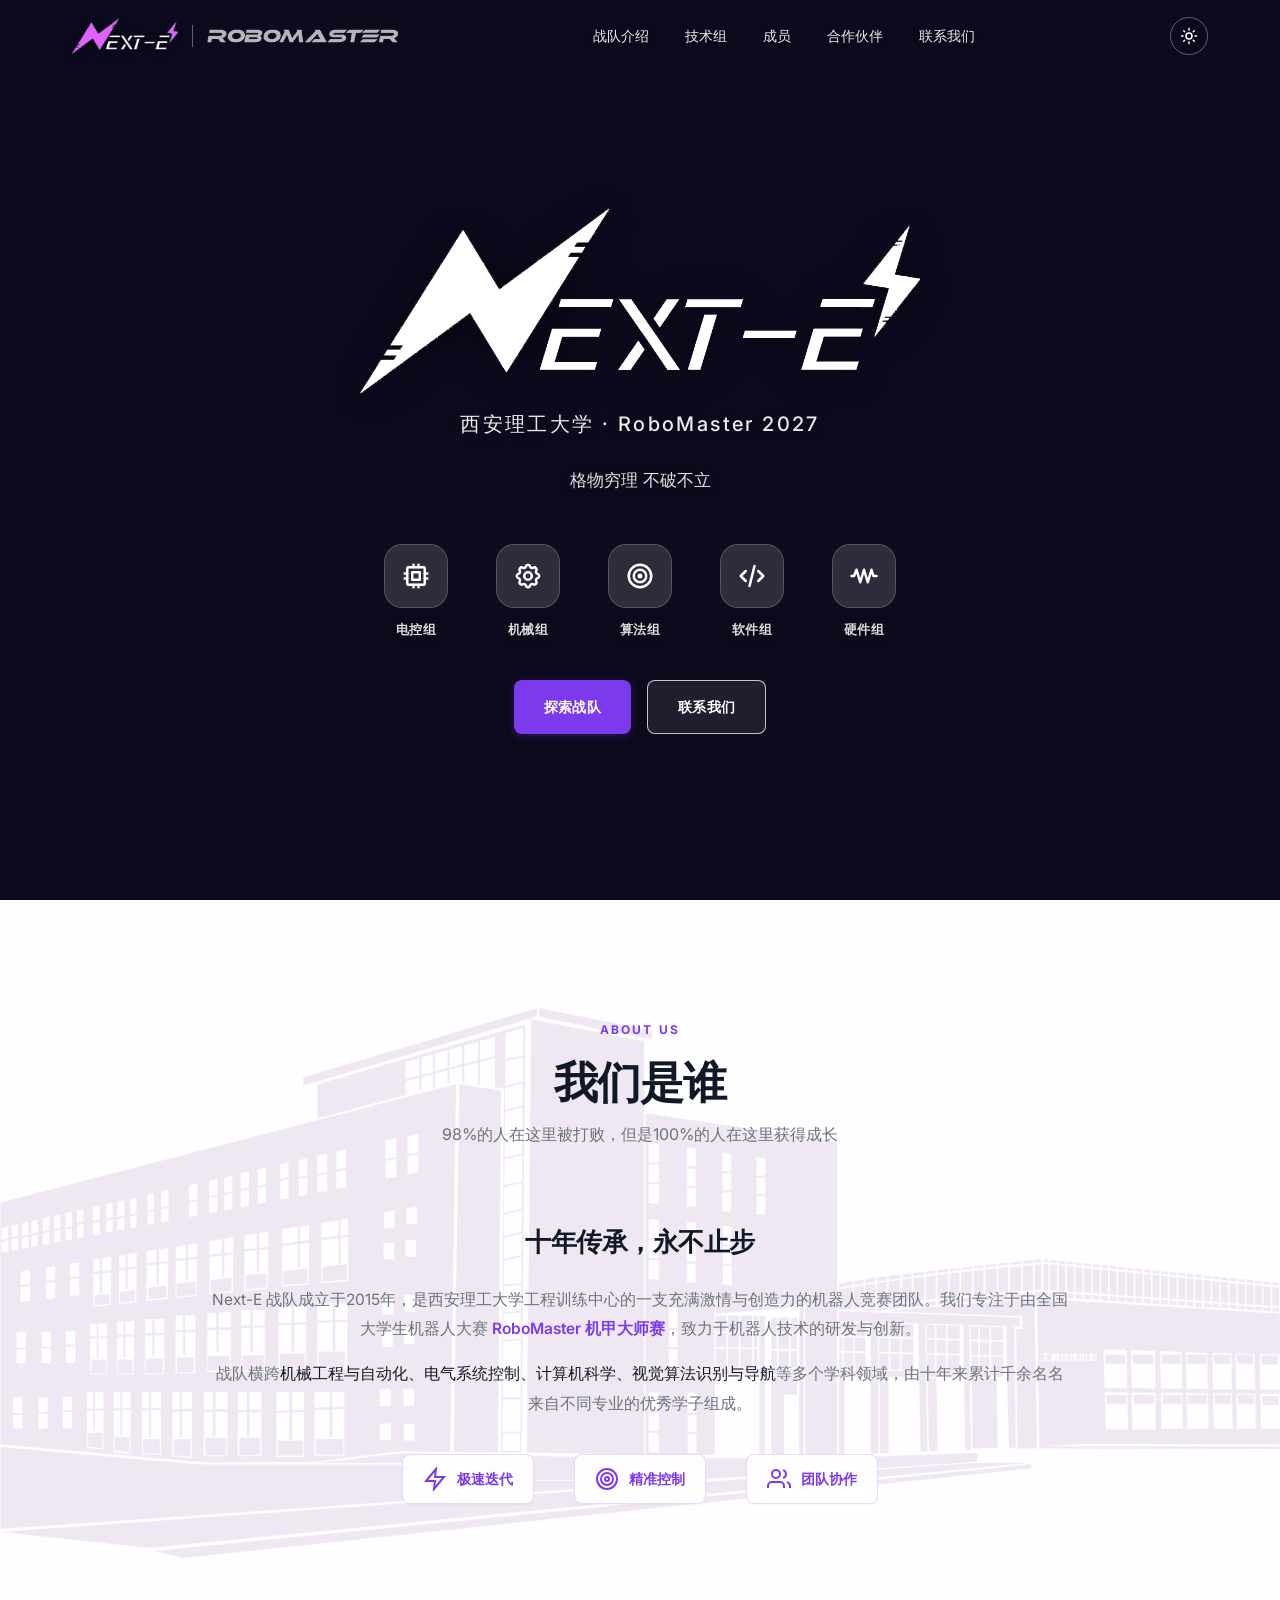
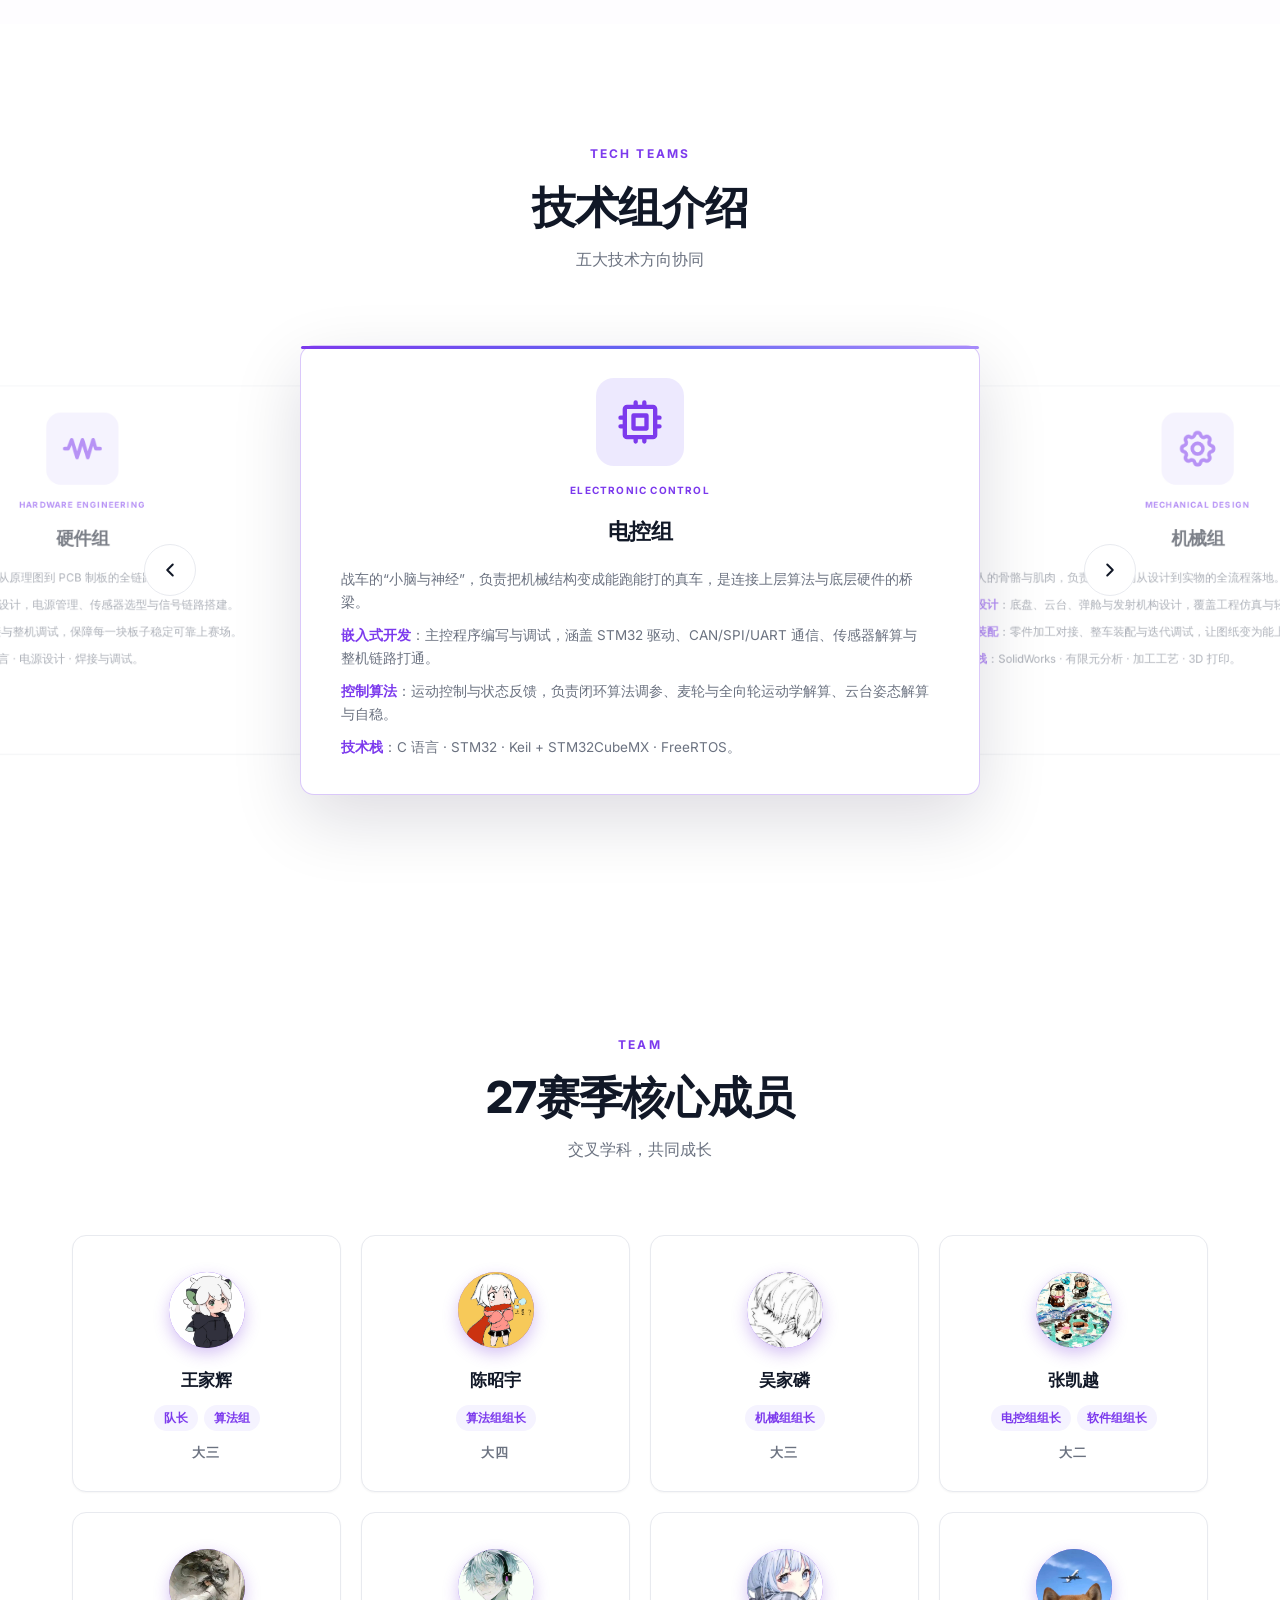
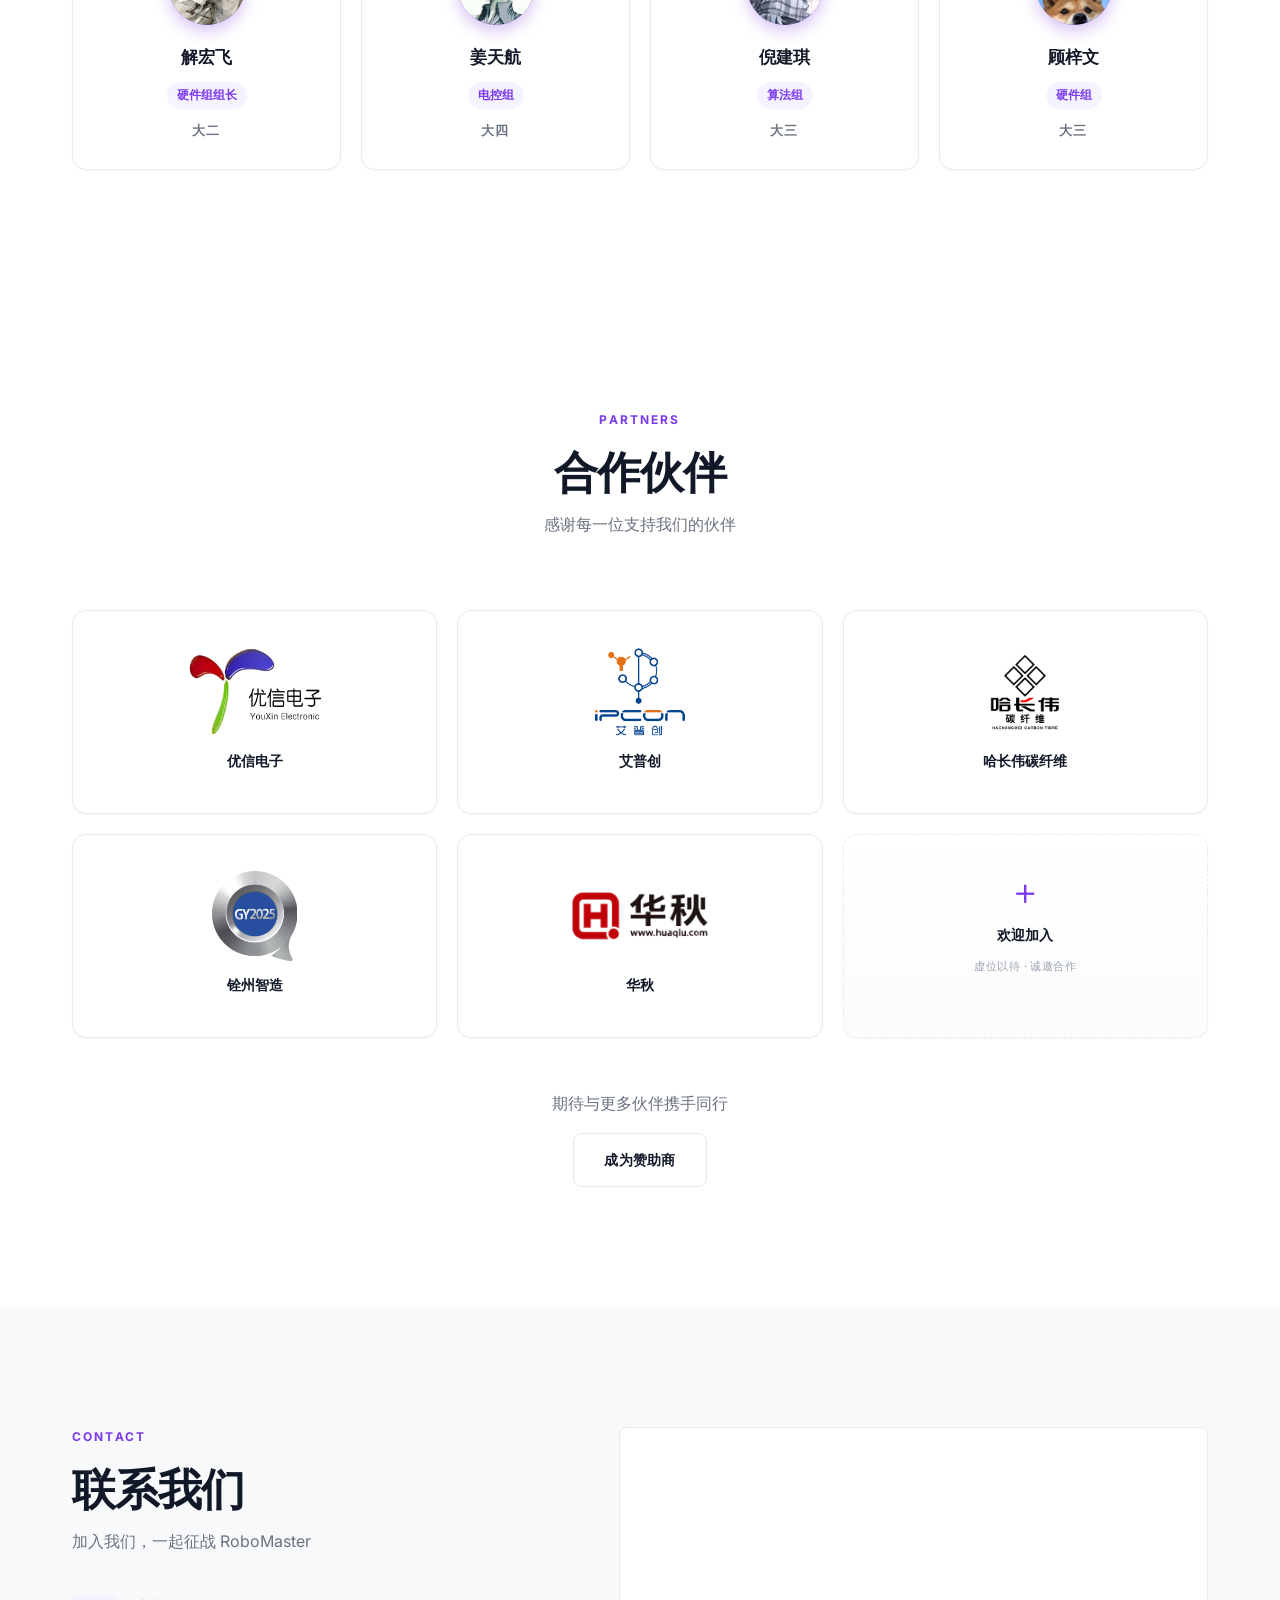
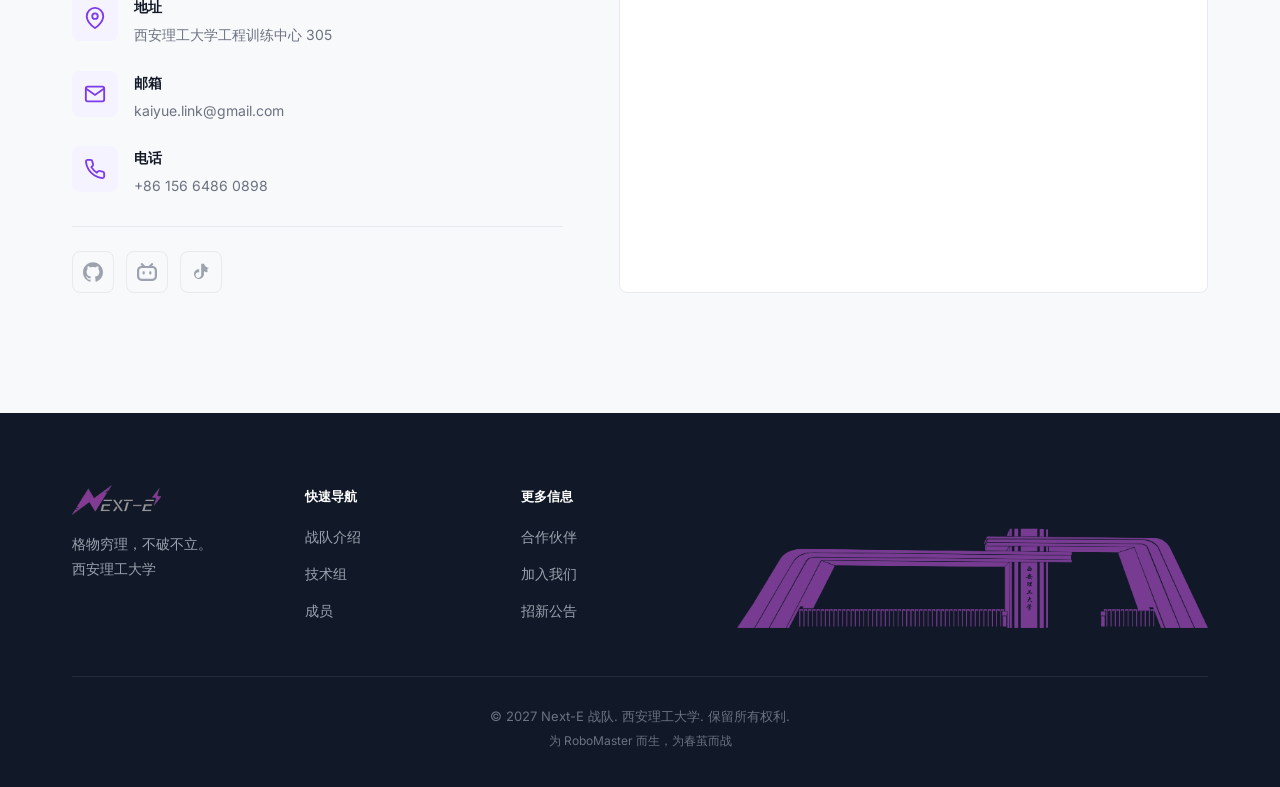
==== commit db0331c6: "更新哈长伟logo、修复技术组卡片紫条圆角与战队介绍背景留白" ====
--- a/Next-E-website/index.html
+++ b/Next-E-website/index.html
@@ -357,9 +357,10 @@
         <span class="sponsor-name">艾普创</span>
       </a>
       <a class="sponsor-item sponsor-link" href="https://world.taobao.com/dianpu/112249719.htm" target="_blank" rel="noopener noreferrer">
-        <div class="sponsor-logo sponsor-logo-text">
-          <span>哈长伟碳纤维</span>
-        </div>
+        <div class="sponsor-logo">
+          <img src="./assets/sponsors/hachangwei.png" alt="哈长伟碳纤维">
+        </div>
+        <span class="sponsor-name">哈长伟碳纤维</span>
       </a>
       <a class="sponsor-item sponsor-link" href="https://www.gy2025.com/" target="_blank" rel="noopener noreferrer">
         <div class="sponsor-logo">
--- a/Next-E-website/style.css
+++ b/Next-E-website/style.css
@@ -474,7 +474,7 @@
 /* ===== 战队介绍 ===== */
 .about {
   position: relative;
-  background: url('./assets/about-bg.png') center / contain no-repeat;
+  background: url('./assets/about-bg.png') center 62% / contain no-repeat;
   background-color: #f5f1fc;
 }
 
@@ -626,6 +626,7 @@
   position: absolute;
   top: 0; left: 0; right: 0;
   height: 3px;
+  border-radius: inherit;
   background: linear-gradient(90deg, #7c3aed, #6366f1, #a78bfa);
   opacity: 0;
   transition: opacity 0.3s;
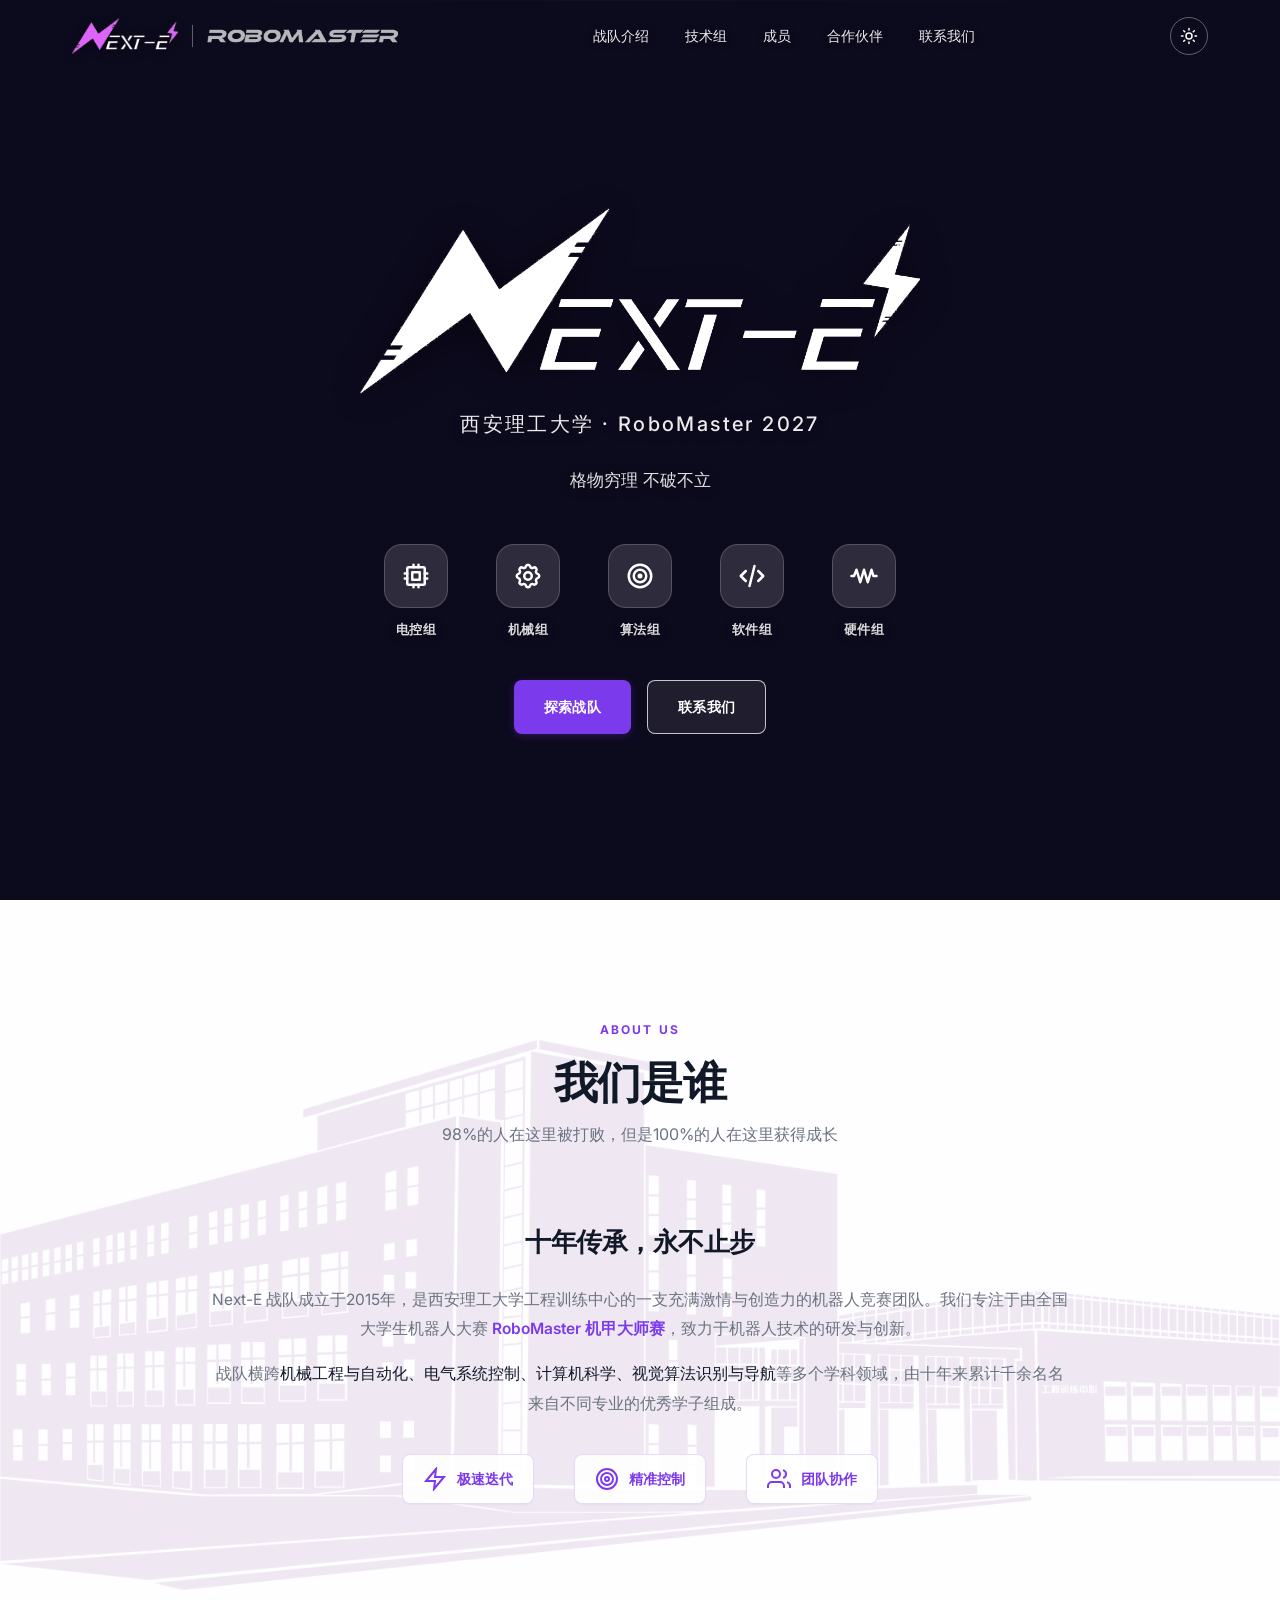
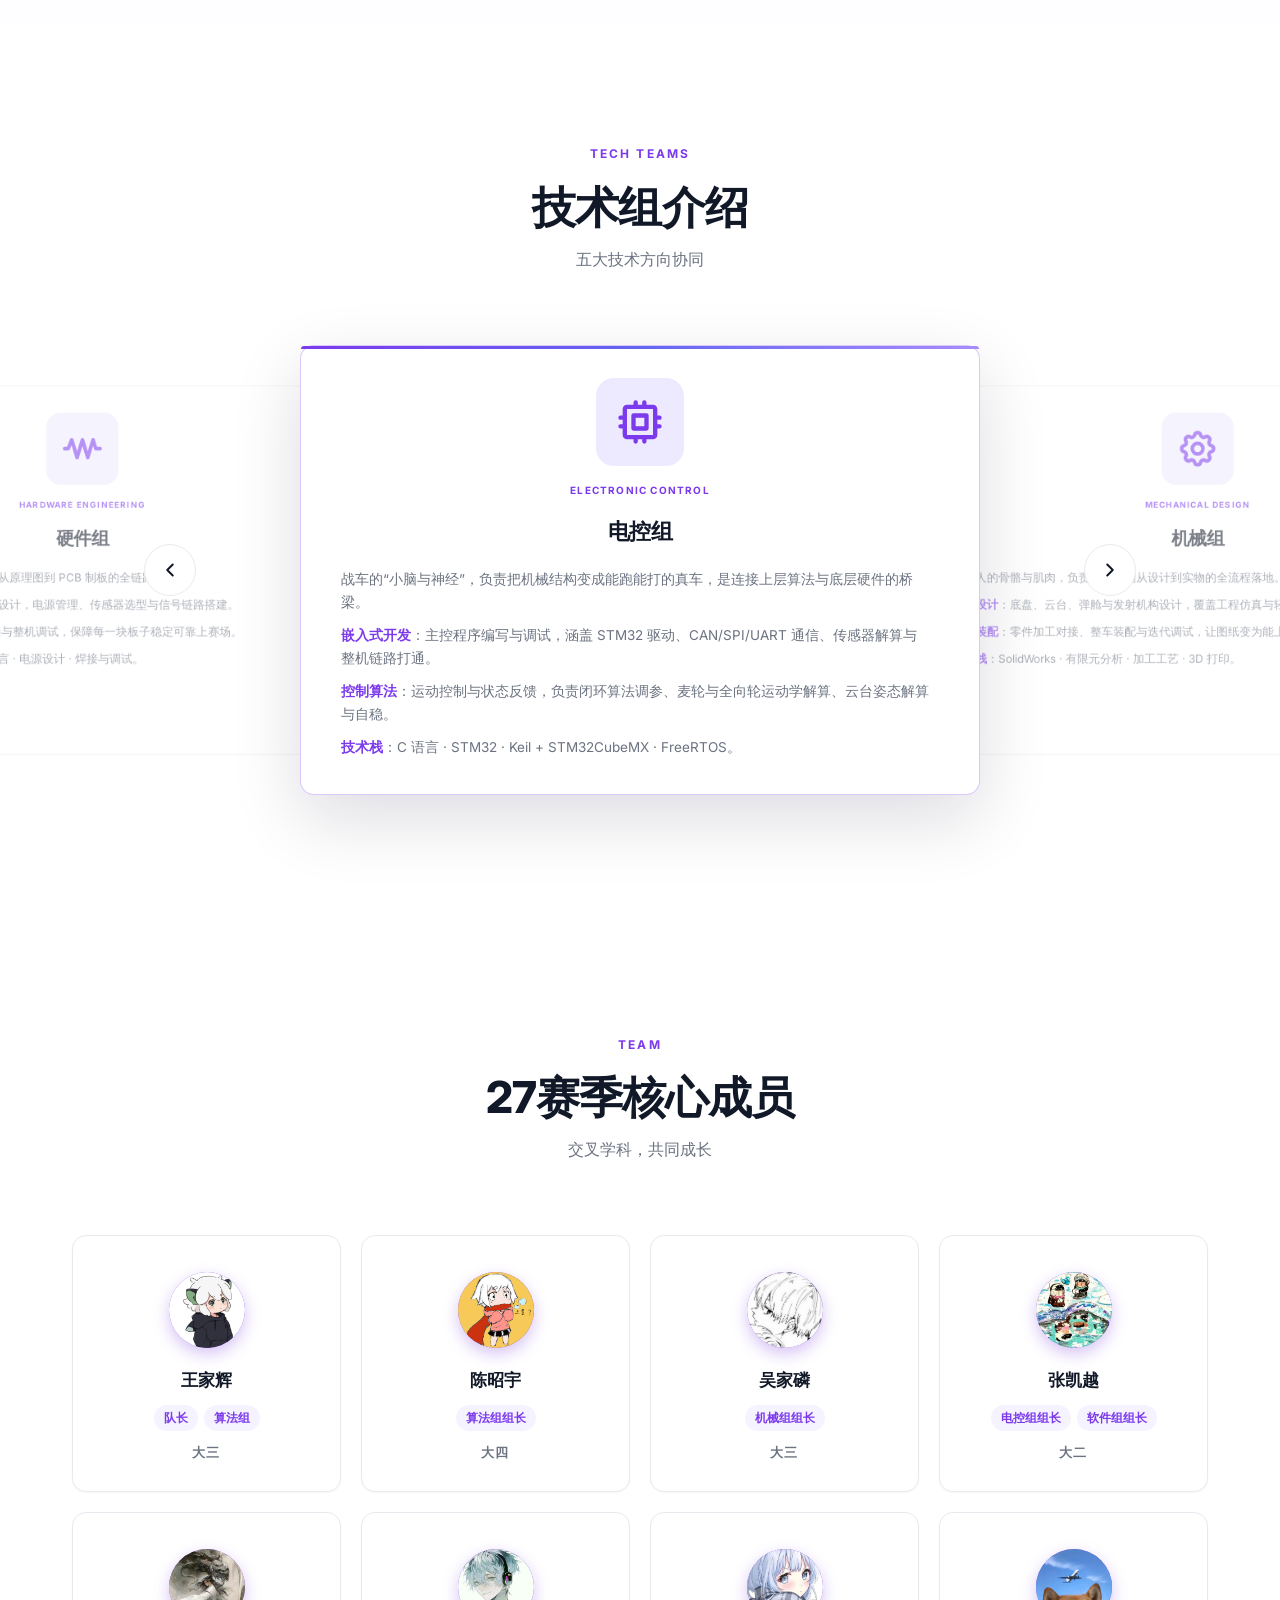
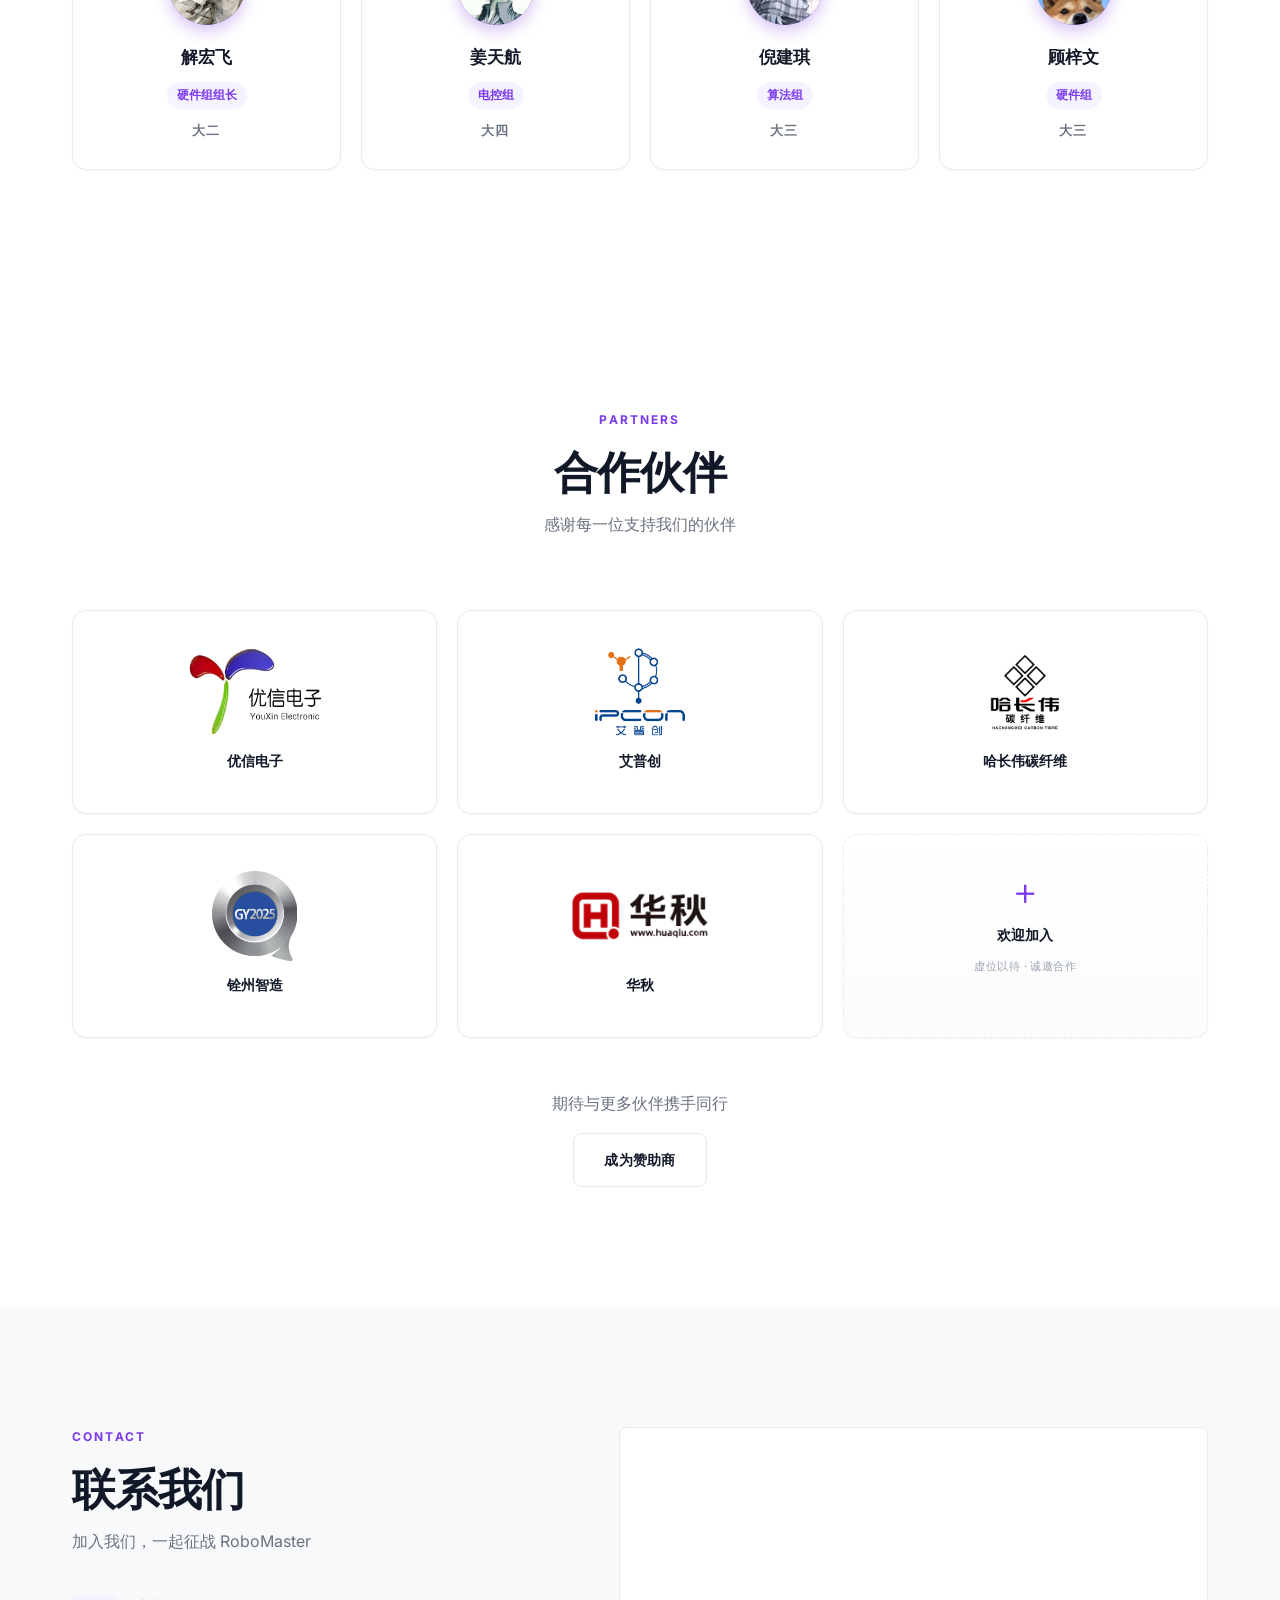
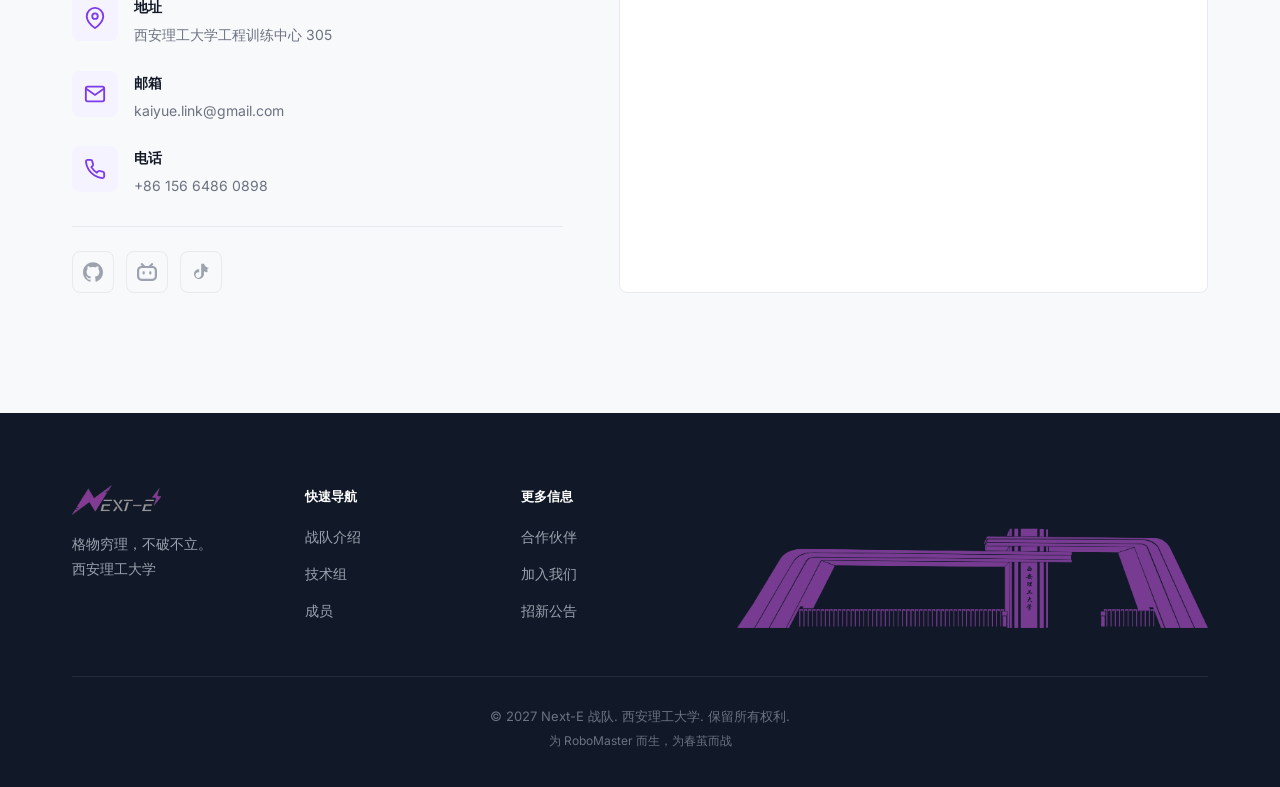
==== commit 7df1e71f: "修复宽屏下战队介绍背景上顶天(改用img层恒定留白)、紫条显式圆角、CSS/JS加版本号防缓存" ====
--- a/Next-E-website/index.html
+++ b/Next-E-website/index.html
@@ -5,7 +5,7 @@
 <meta name="viewport" content="width=device-width, initial-scale=1.0">
 <title>Next-E | 西安理工大学 — RoboMaster 机甲大师</title>
 <meta name="description" content="Next-E 战队 — 西安理工大学 RoboMaster 参赛战队。以科技为翼，以创新为矛，征战机甲战场。">
-<link rel="stylesheet" href="./style.css">
+<link rel="stylesheet" href="./style.css?v=20260909">
 </head>
 <body>
 
@@ -88,6 +88,7 @@
 
 <!-- ==================== 战队介绍 ==================== -->
 <section class="section about" id="about">
+  <img class="about-bg" src="./assets/about-bg.png" alt="">
   <div class="container">
     <div class="section-header">
       <span class="section-label">About Us</span>
@@ -478,6 +479,6 @@
   </div>
 </footer>
 
-<script src="./script.js"></script>
+<script src="./script.js?v=20260909"></script>
 </body>
 </html>
--- a/Next-E-website/style.css
+++ b/Next-E-website/style.css
@@ -474,8 +474,20 @@
 /* ===== 战队介绍 ===== */
 .about {
   position: relative;
-  background: url('./assets/about-bg.png') center 62% / contain no-repeat;
   background-color: #f5f1fc;
+  overflow: hidden;
+}
+
+.about-bg {
+  position: absolute;
+  left: 0; right: 0;
+  top: 140px;
+  bottom: 24px;
+  width: 100%;
+  height: auto;
+  object-fit: contain;
+  z-index: 0;
+  pointer-events: none;
 }
 
 .about::before {
@@ -483,12 +495,12 @@
   position: absolute;
   inset: 0;
   background: rgba(255, 255, 255, 0.88);
-  z-index: 0;
+  z-index: 1;
 }
 
 .about .container {
   position: relative;
-  z-index: 1;
+  z-index: 2;
 }
 
 .about-text {
@@ -626,7 +638,7 @@
   position: absolute;
   top: 0; left: 0; right: 0;
   height: 3px;
-  border-radius: inherit;
+  border-radius: 14px 14px 0 0;
   background: linear-gradient(90deg, #7c3aed, #6366f1, #a78bfa);
   opacity: 0;
   transition: opacity 0.3s;
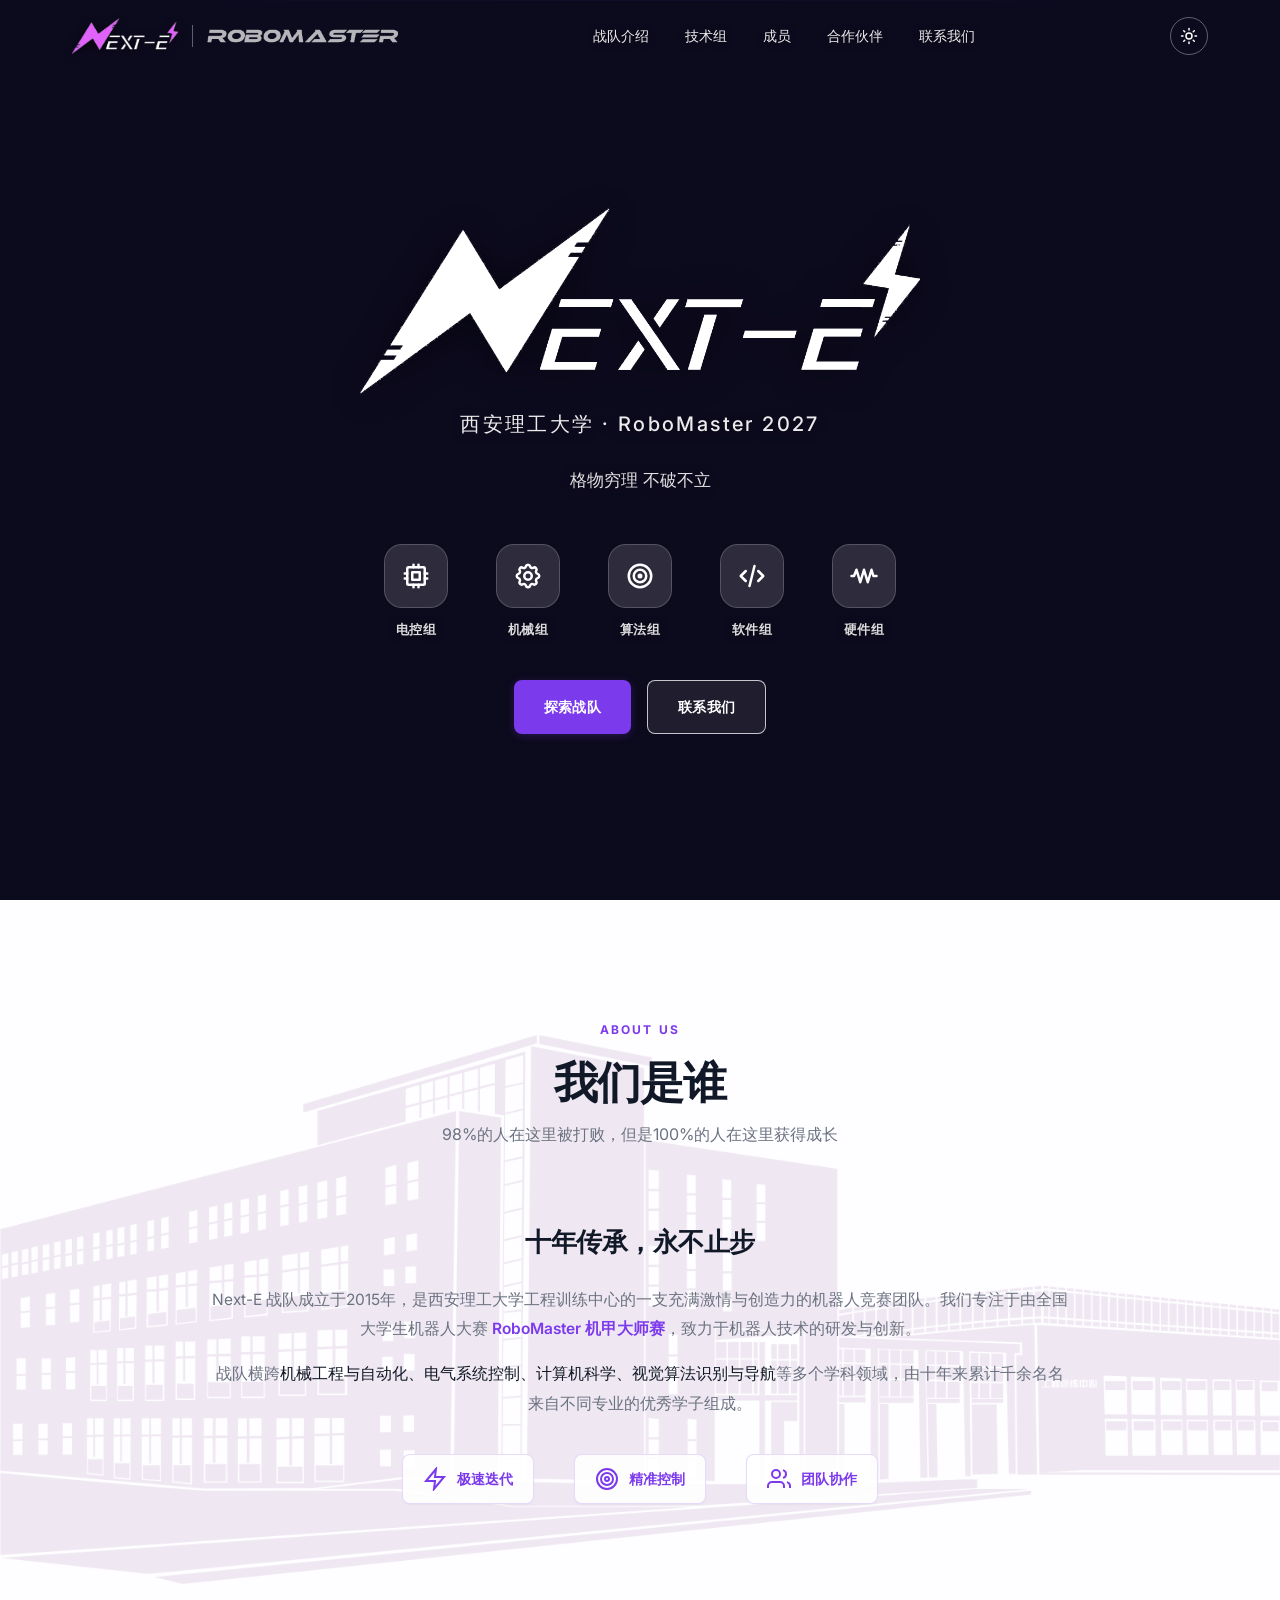
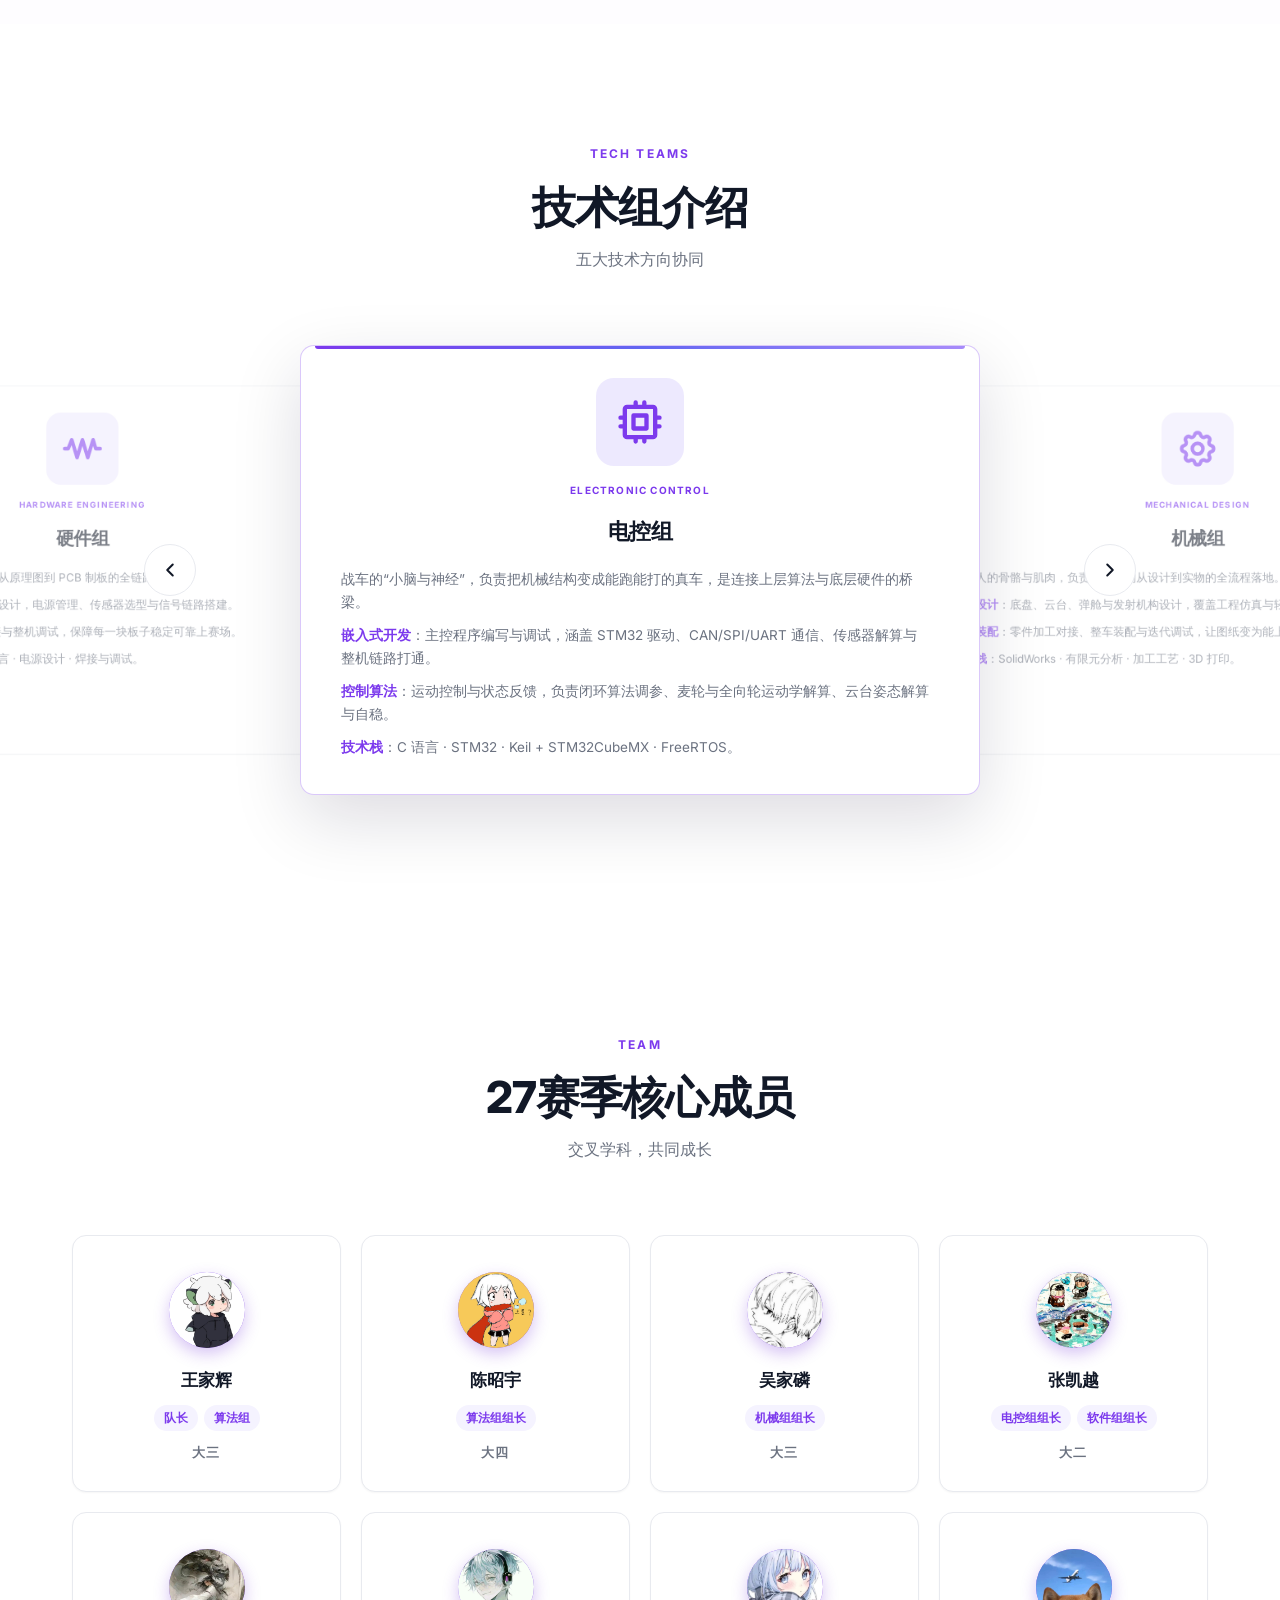
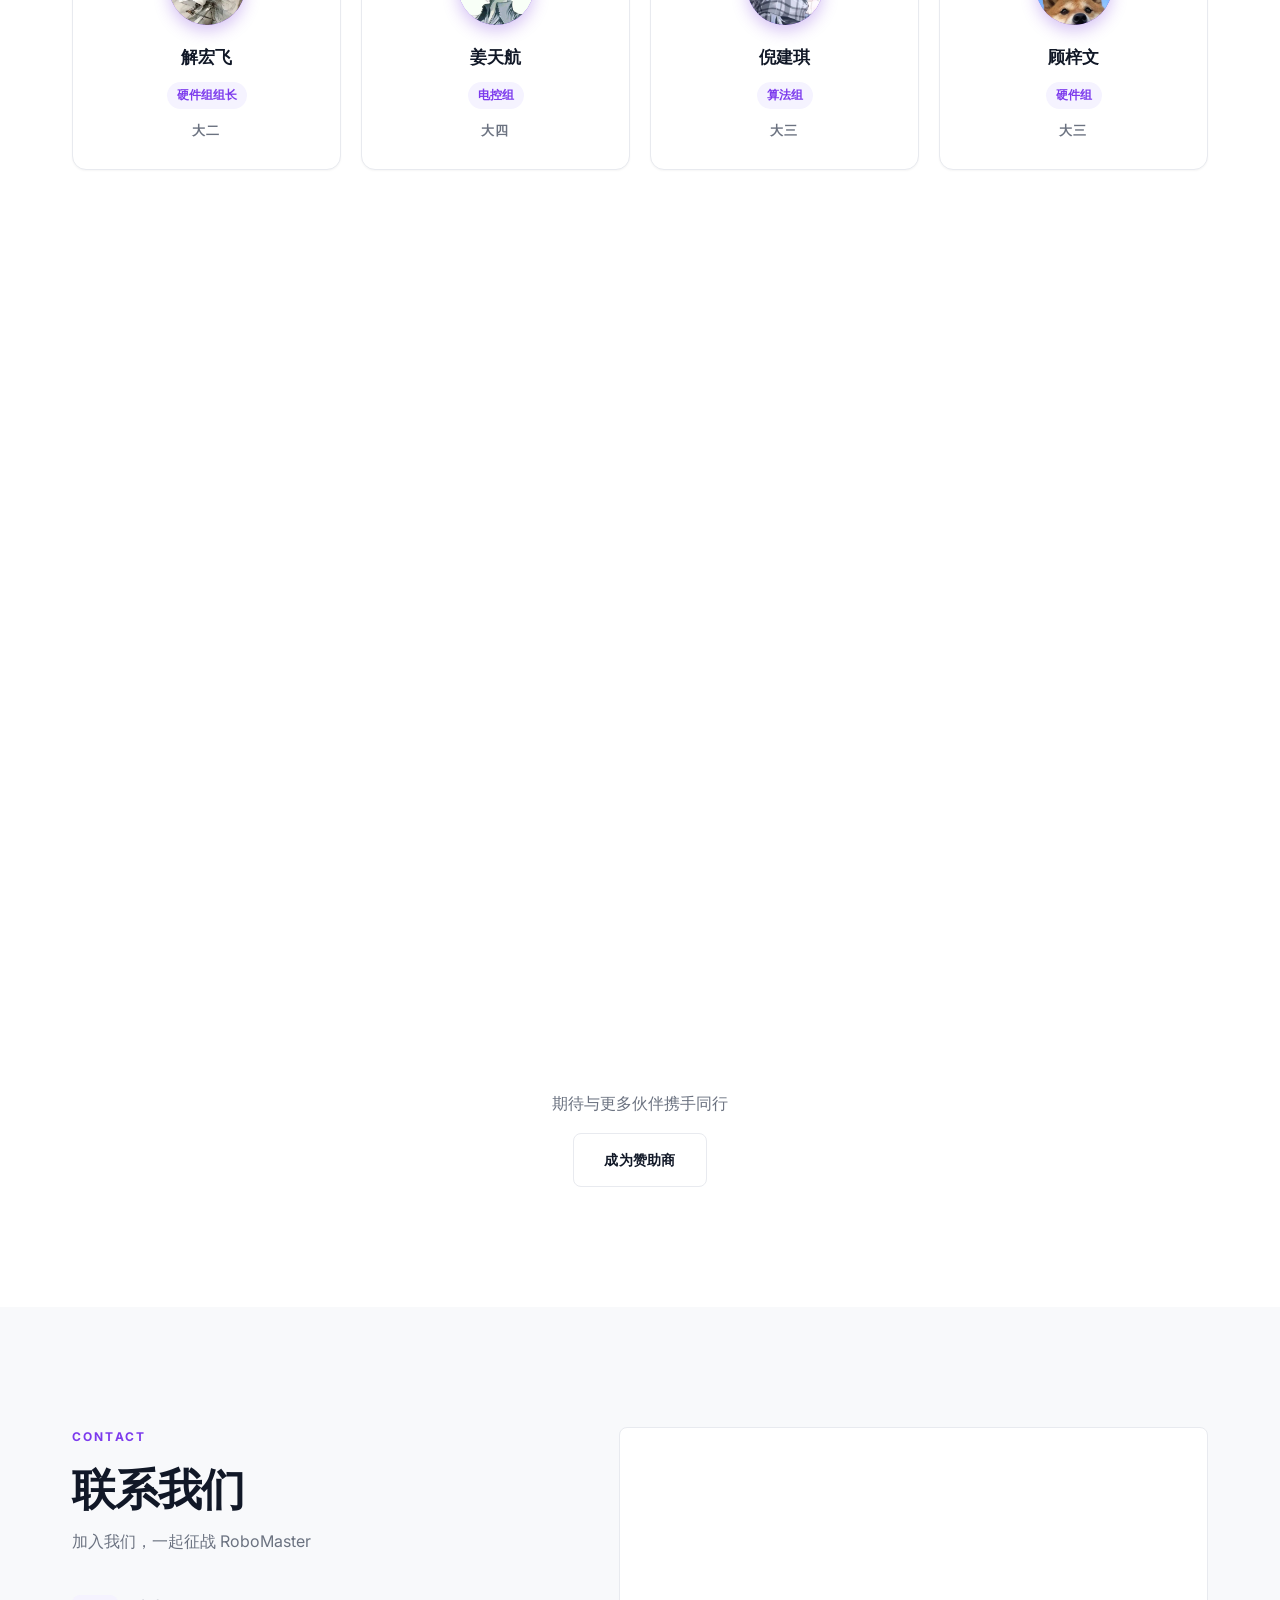
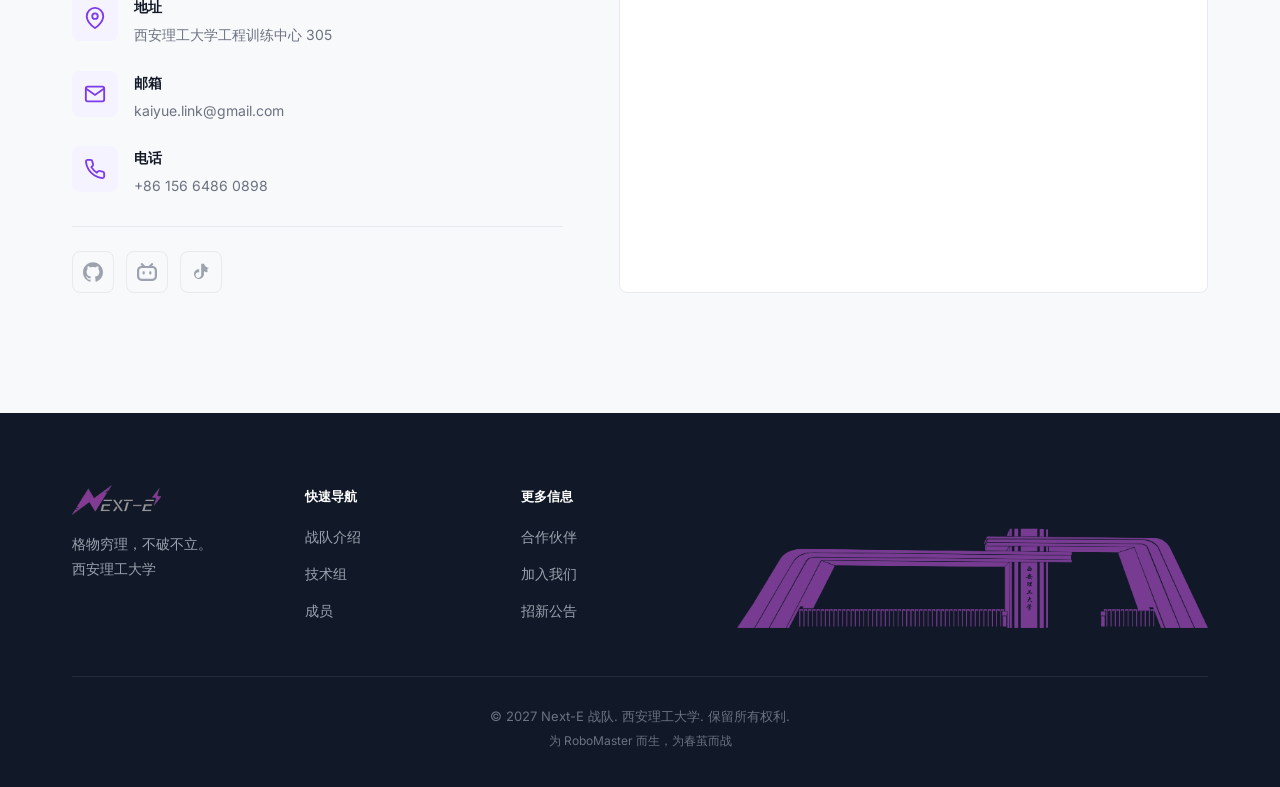
==== commit 65c4969b: "修复背景图底部裁切(改bottom+max-width定位)与紫条两端突出(内缩14px)" ====
--- a/Next-E-website/index.html
+++ b/Next-E-website/index.html
@@ -5,7 +5,7 @@
 <meta name="viewport" content="width=device-width, initial-scale=1.0">
 <title>Next-E | 西安理工大学 — RoboMaster 机甲大师</title>
 <meta name="description" content="Next-E 战队 — 西安理工大学 RoboMaster 参赛战队。以科技为翼，以创新为矛，征战机甲战场。">
-<link rel="stylesheet" href="./style.css?v=20260909">
+<link rel="stylesheet" href="./style.css?v=20260909-2">
 </head>
 <body>
 
@@ -479,6 +479,6 @@
   </div>
 </footer>
 
-<script src="./script.js?v=20260909"></script>
+<script src="./script.js?v=20260909-2"></script>
 </body>
 </html>
--- a/Next-E-website/style.css
+++ b/Next-E-website/style.css
@@ -481,11 +481,12 @@
 .about-bg {
   position: absolute;
   left: 0; right: 0;
-  top: 140px;
-  bottom: 24px;
+  bottom: 40px;
   width: 100%;
+  max-width: 1500px;
+  margin-left: auto;
+  margin-right: auto;
   height: auto;
-  object-fit: contain;
   z-index: 0;
   pointer-events: none;
 }
@@ -636,9 +637,10 @@
 .tech-card::before {
   content: '';
   position: absolute;
-  top: 0; left: 0; right: 0;
+  top: 0;
+  left: 14px; right: 14px;
   height: 3px;
-  border-radius: 14px 14px 0 0;
+  border-radius: 0 0 10px 10px;
   background: linear-gradient(90deg, #7c3aed, #6366f1, #a78bfa);
   opacity: 0;
   transition: opacity 0.3s;
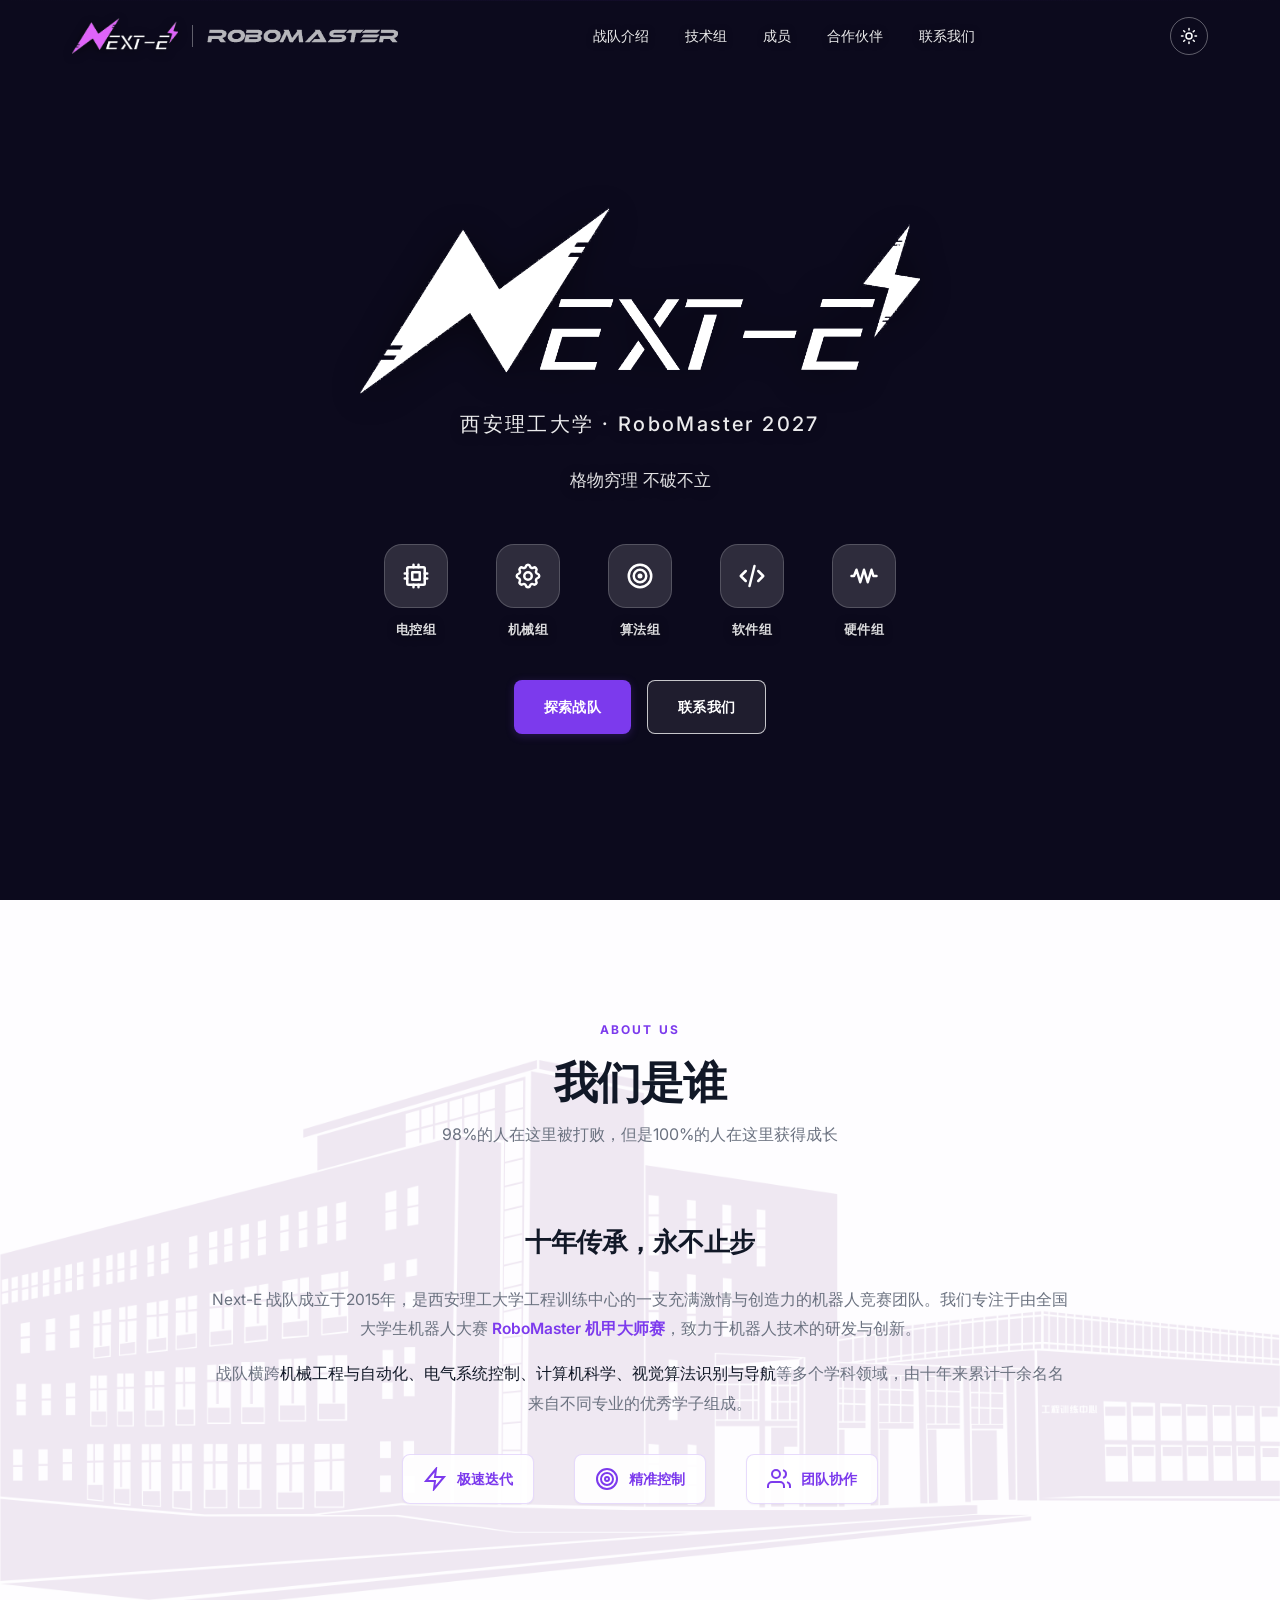
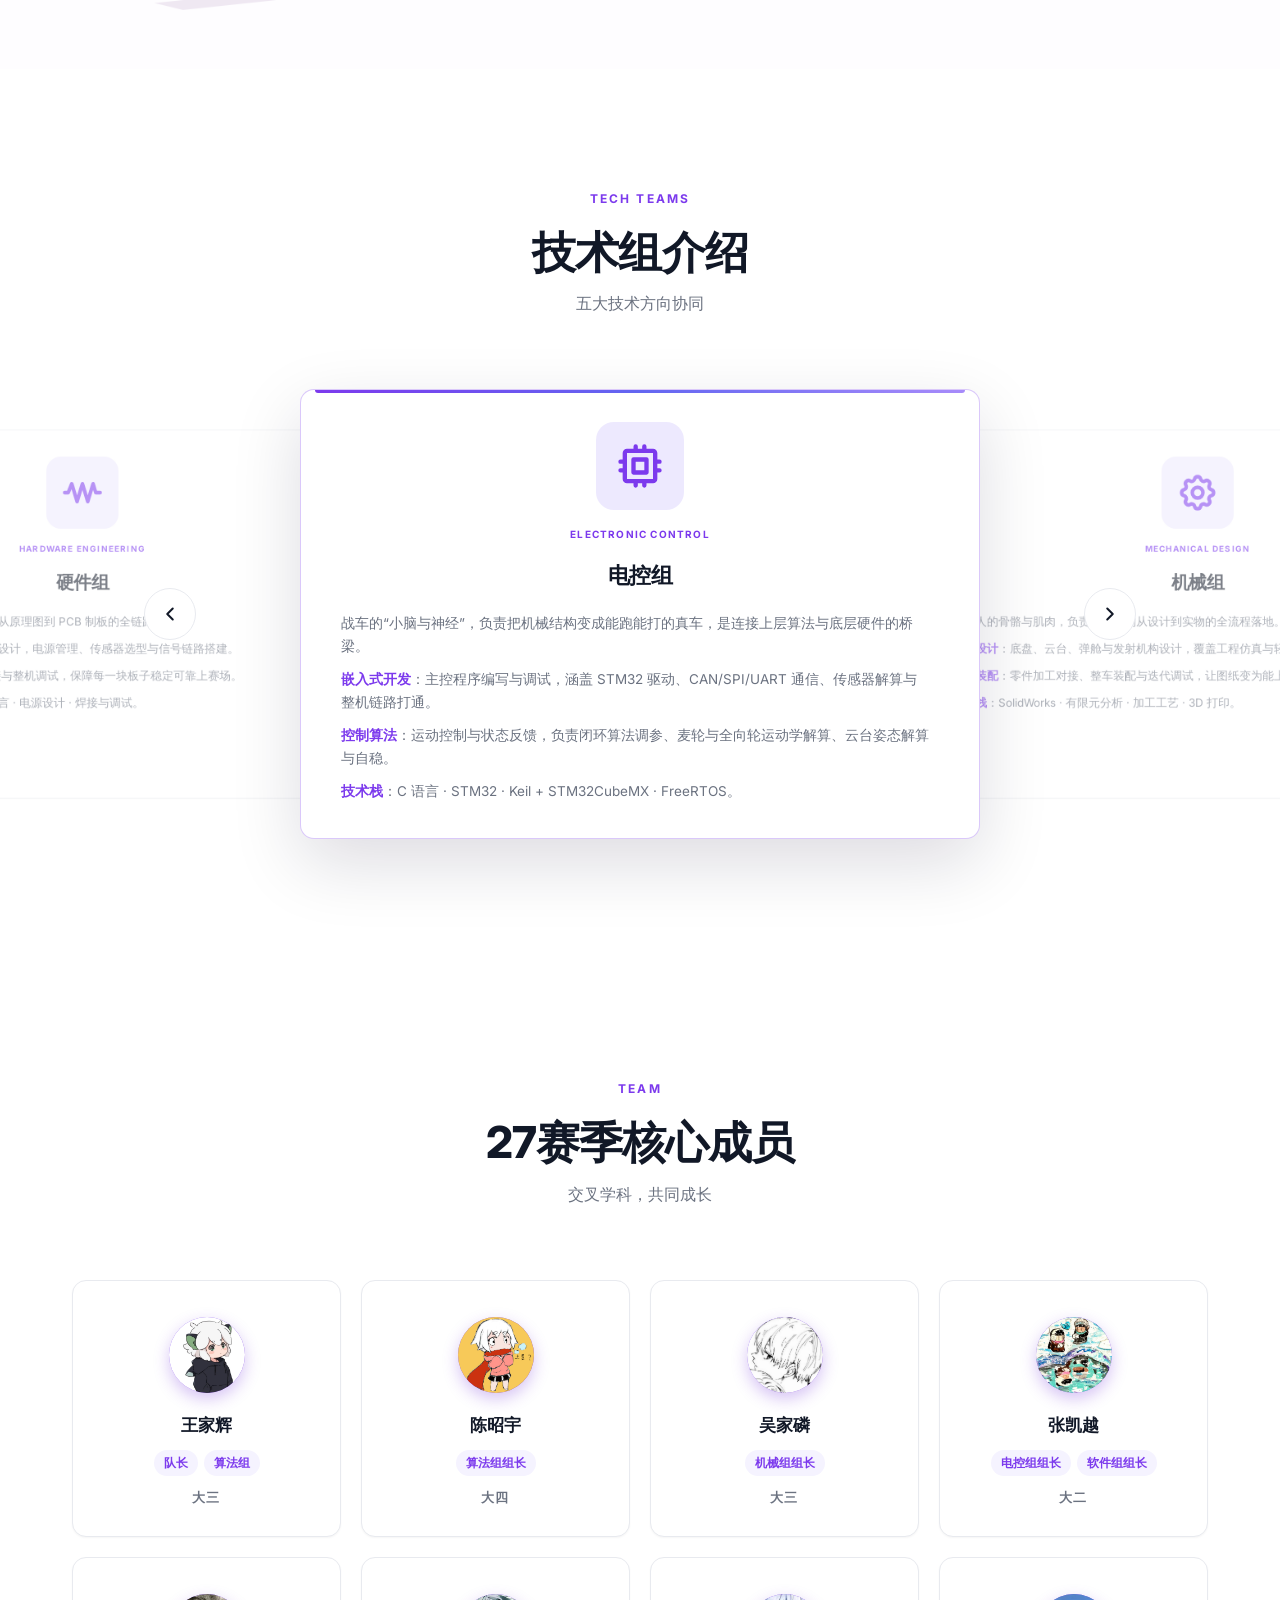
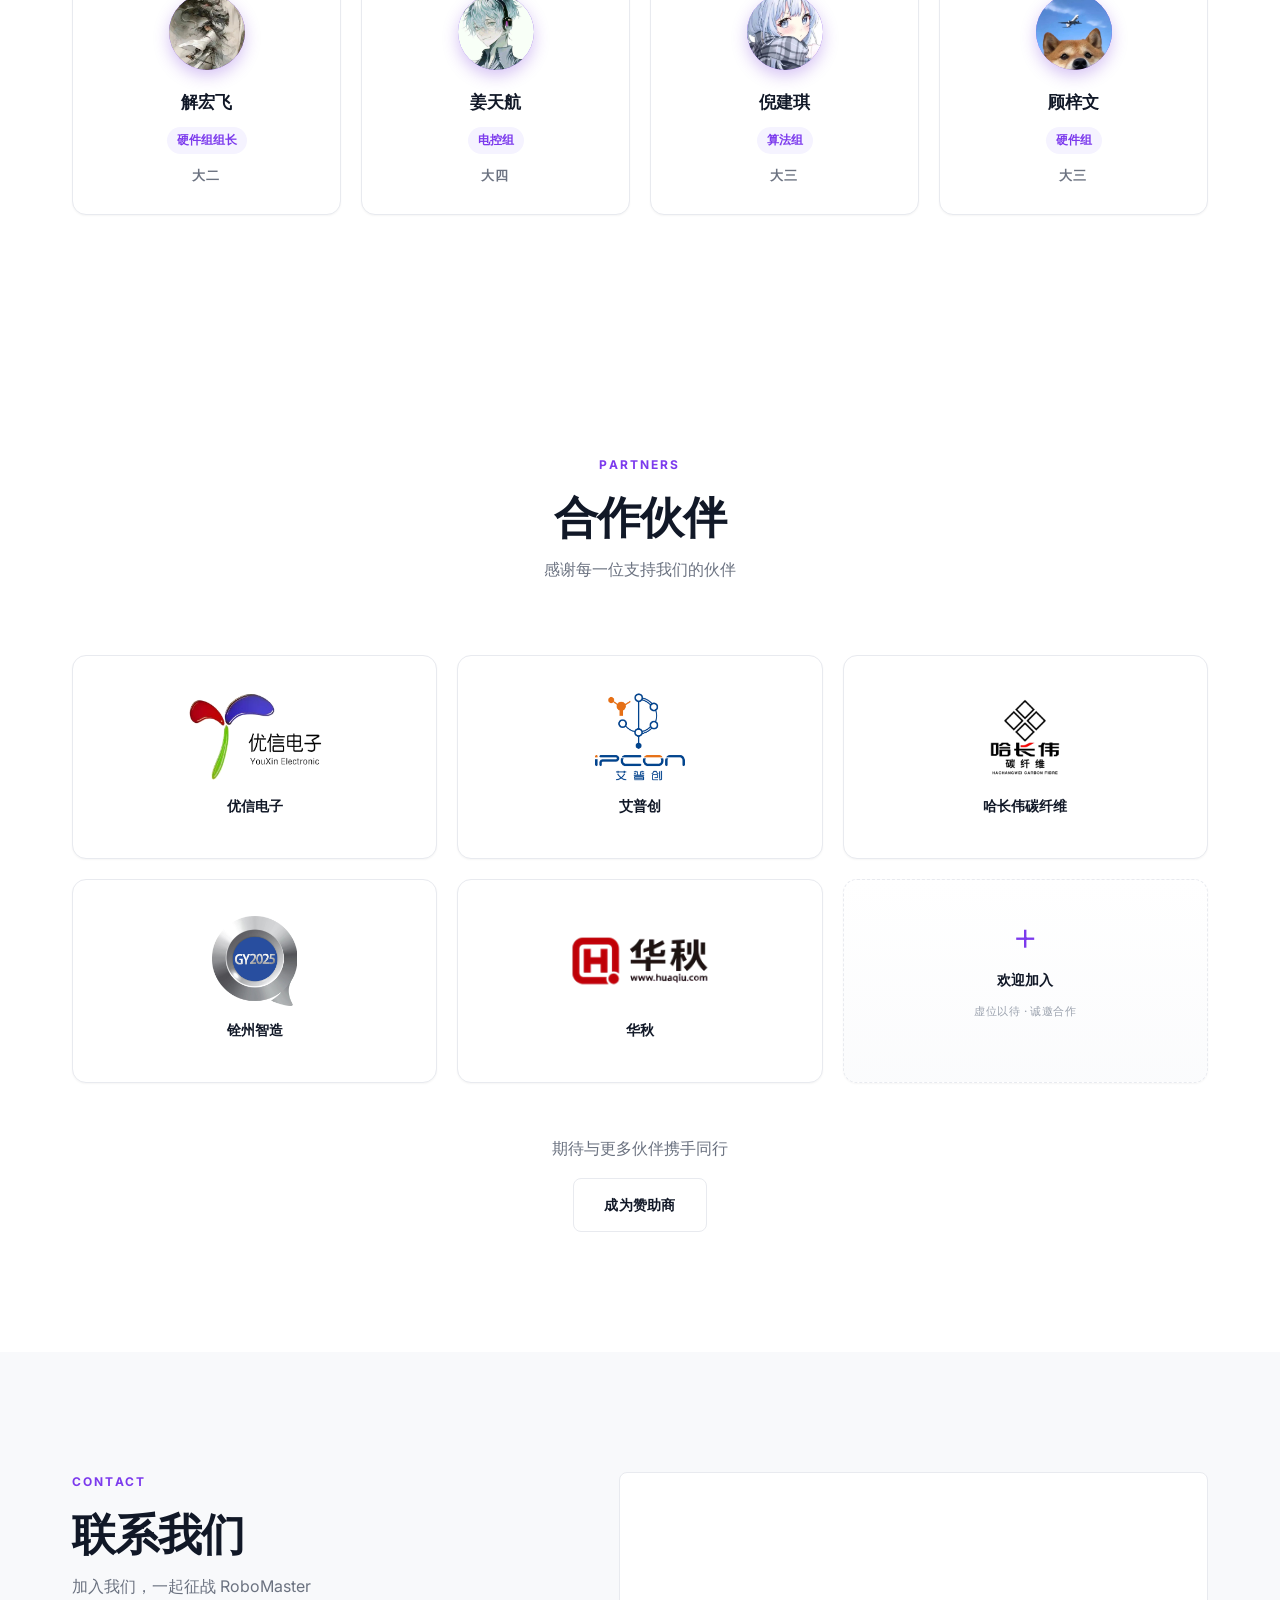
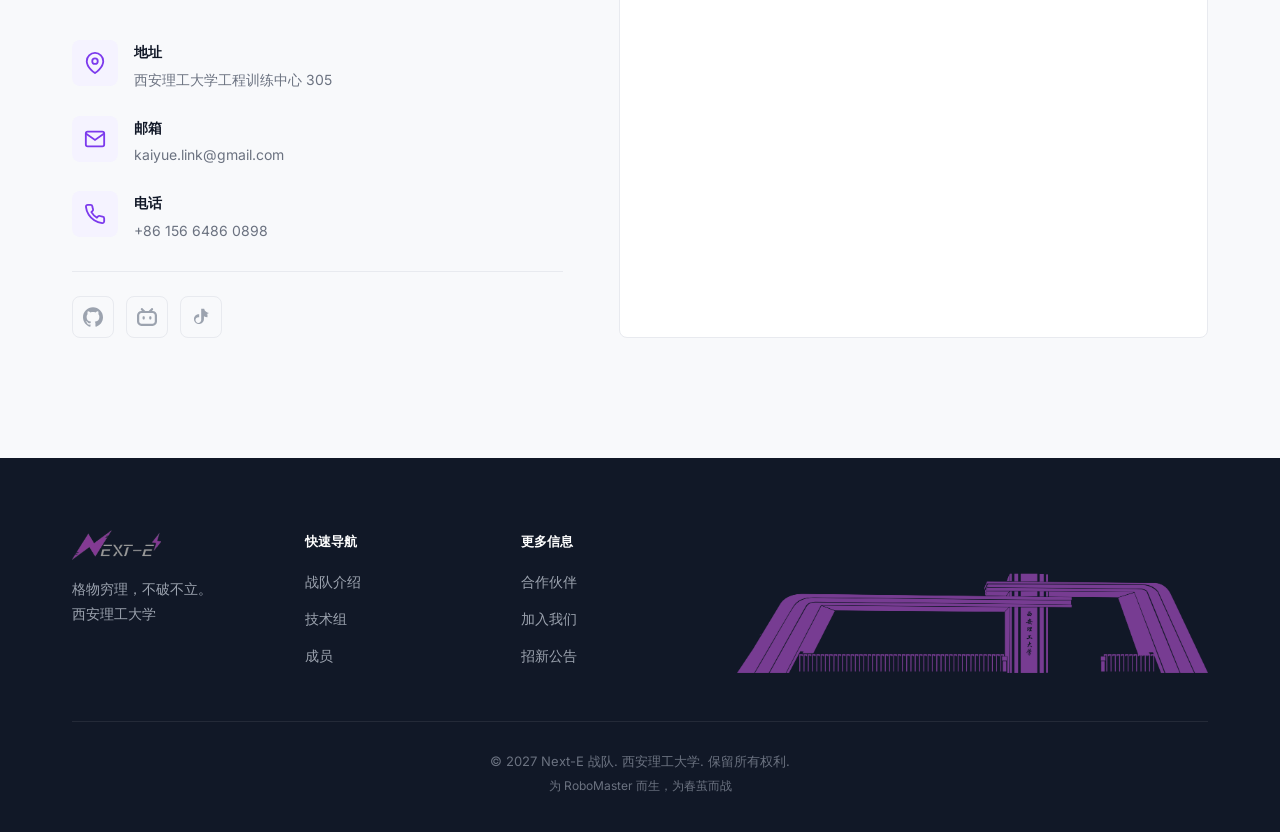
==== commit eb0e0368: "战队介绍背景改为横向铺满+视口自适应高度，消除两侧留白" ====
--- a/Next-E-website/index.html
+++ b/Next-E-website/index.html
@@ -5,7 +5,7 @@
 <meta name="viewport" content="width=device-width, initial-scale=1.0">
 <title>Next-E | 西安理工大学 — RoboMaster 机甲大师</title>
 <meta name="description" content="Next-E 战队 — 西安理工大学 RoboMaster 参赛战队。以科技为翼，以创新为矛，征战机甲战场。">
-<link rel="stylesheet" href="./style.css?v=20260909-2">
+<link rel="stylesheet" href="./style.css?v=20260909-3">
 </head>
 <body>
 
@@ -479,6 +479,6 @@
   </div>
 </footer>
 
-<script src="./script.js?v=20260909-2"></script>
+<script src="./script.js?v=20260909-3"></script>
 </body>
 </html>
--- a/Next-E-website/style.css
+++ b/Next-E-website/style.css
@@ -476,16 +476,15 @@
   position: relative;
   background-color: #f5f1fc;
   overflow: hidden;
+  /* 背景图宽 100vw，高 = 100vw/2.33 ≈ 42.9vw；加上顶部留白 160px 与底部 60px */
+  min-height: calc(42.9vw + 220px);
 }
 
 .about-bg {
   position: absolute;
   left: 0; right: 0;
-  bottom: 40px;
+  top: 160px;
   width: 100%;
-  max-width: 1500px;
-  margin-left: auto;
-  margin-right: auto;
   height: auto;
   z-index: 0;
   pointer-events: none;
